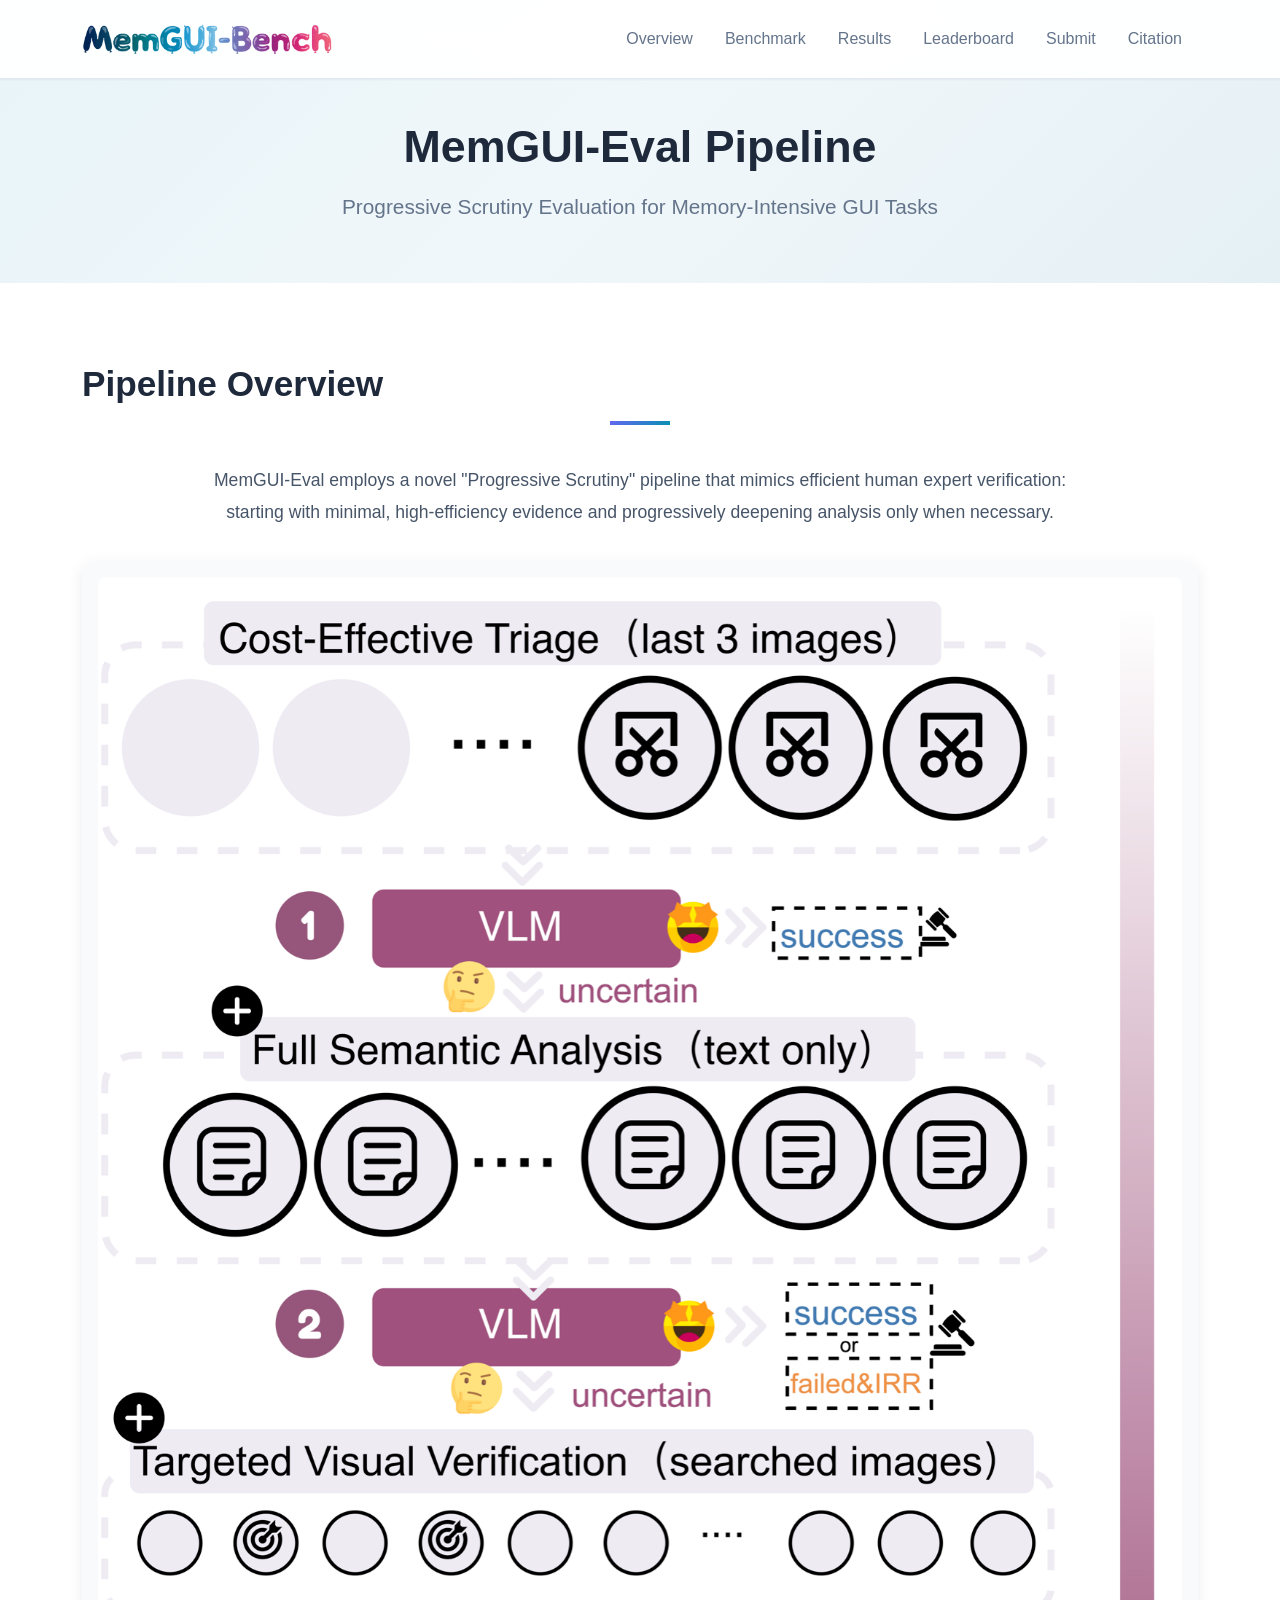
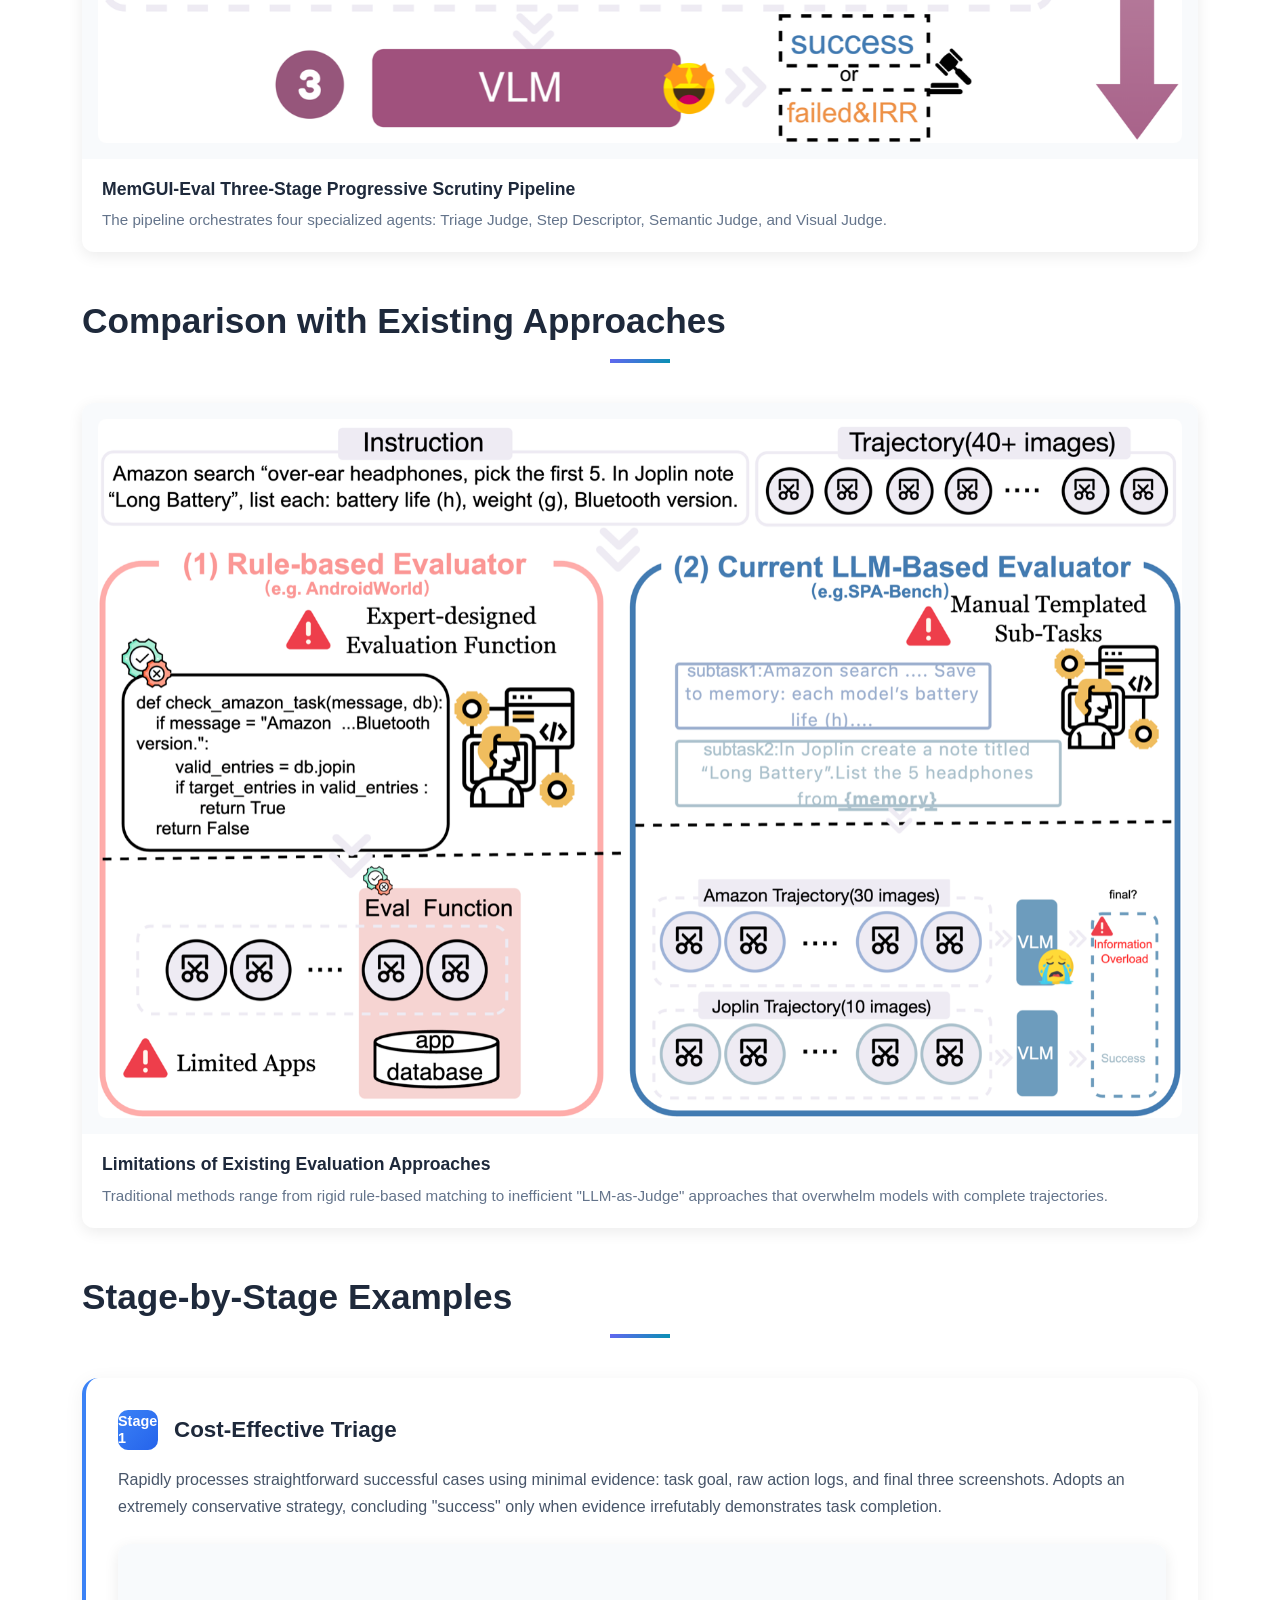
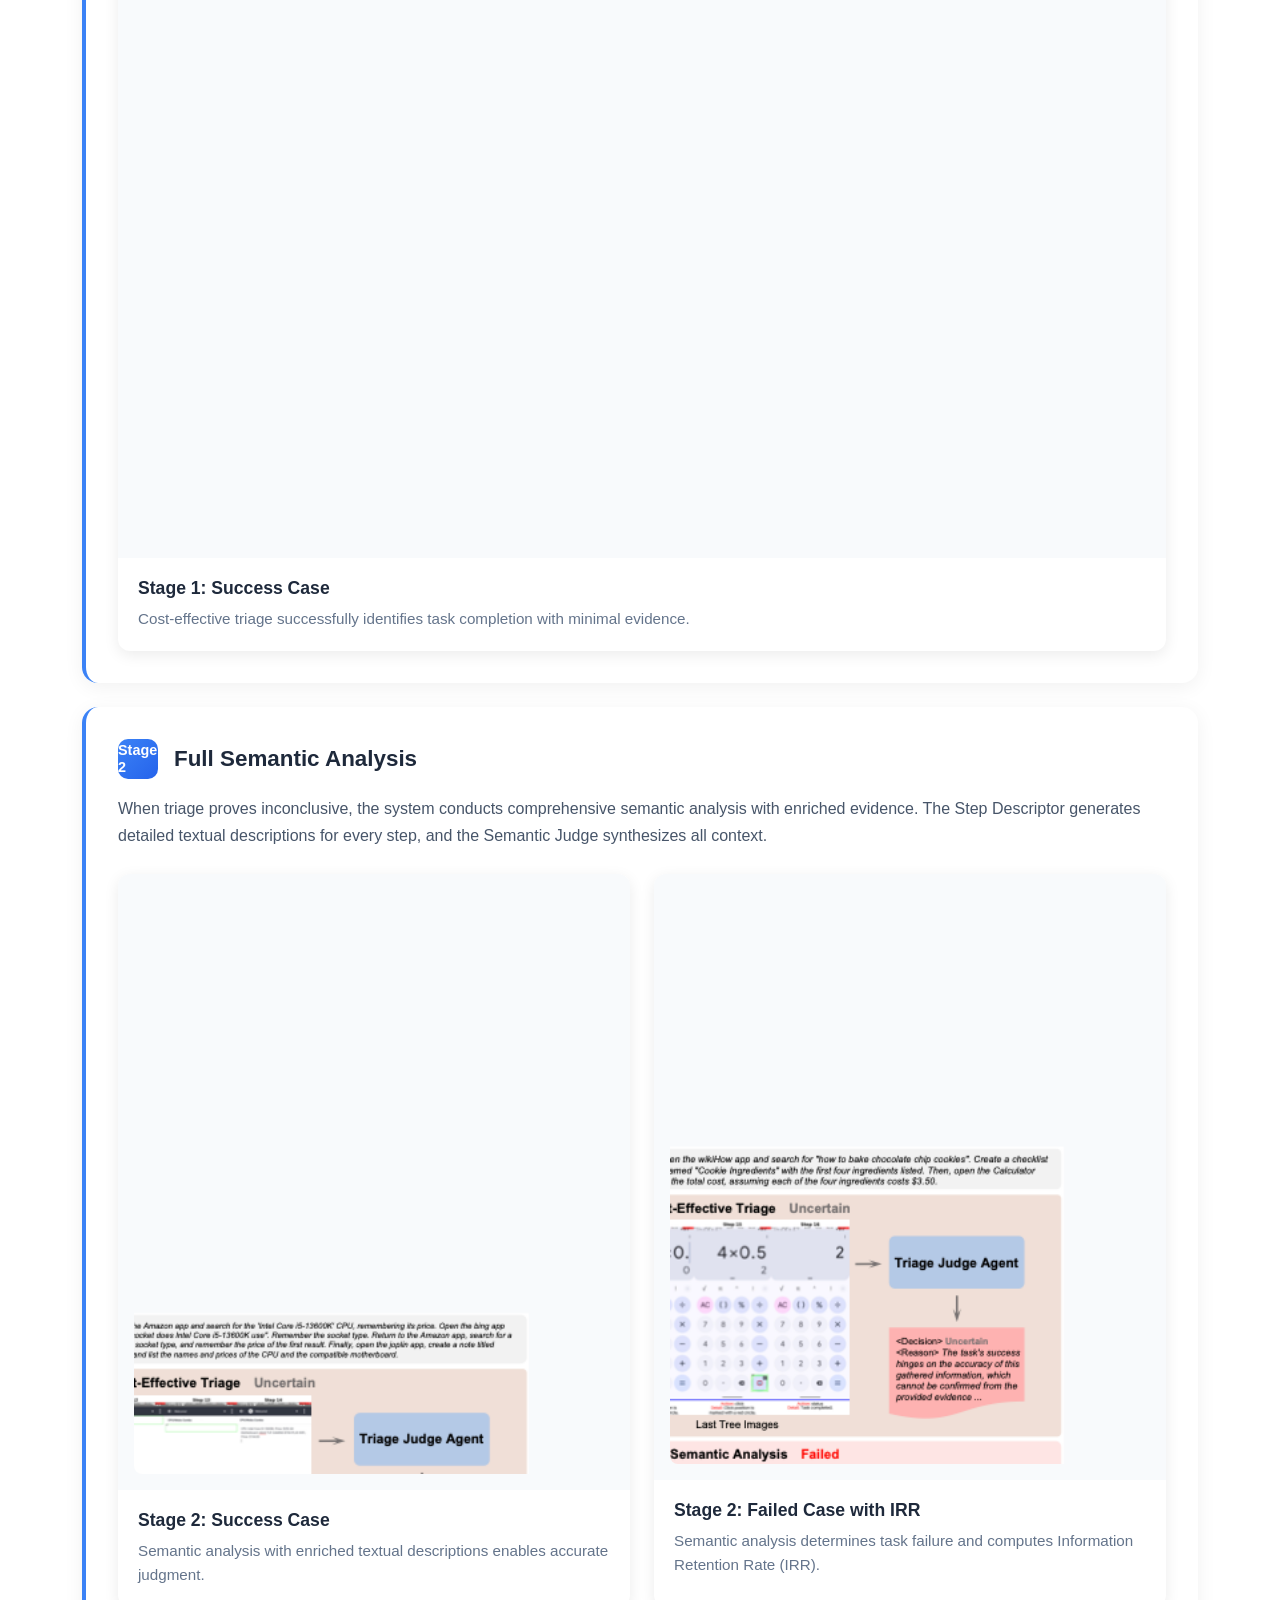
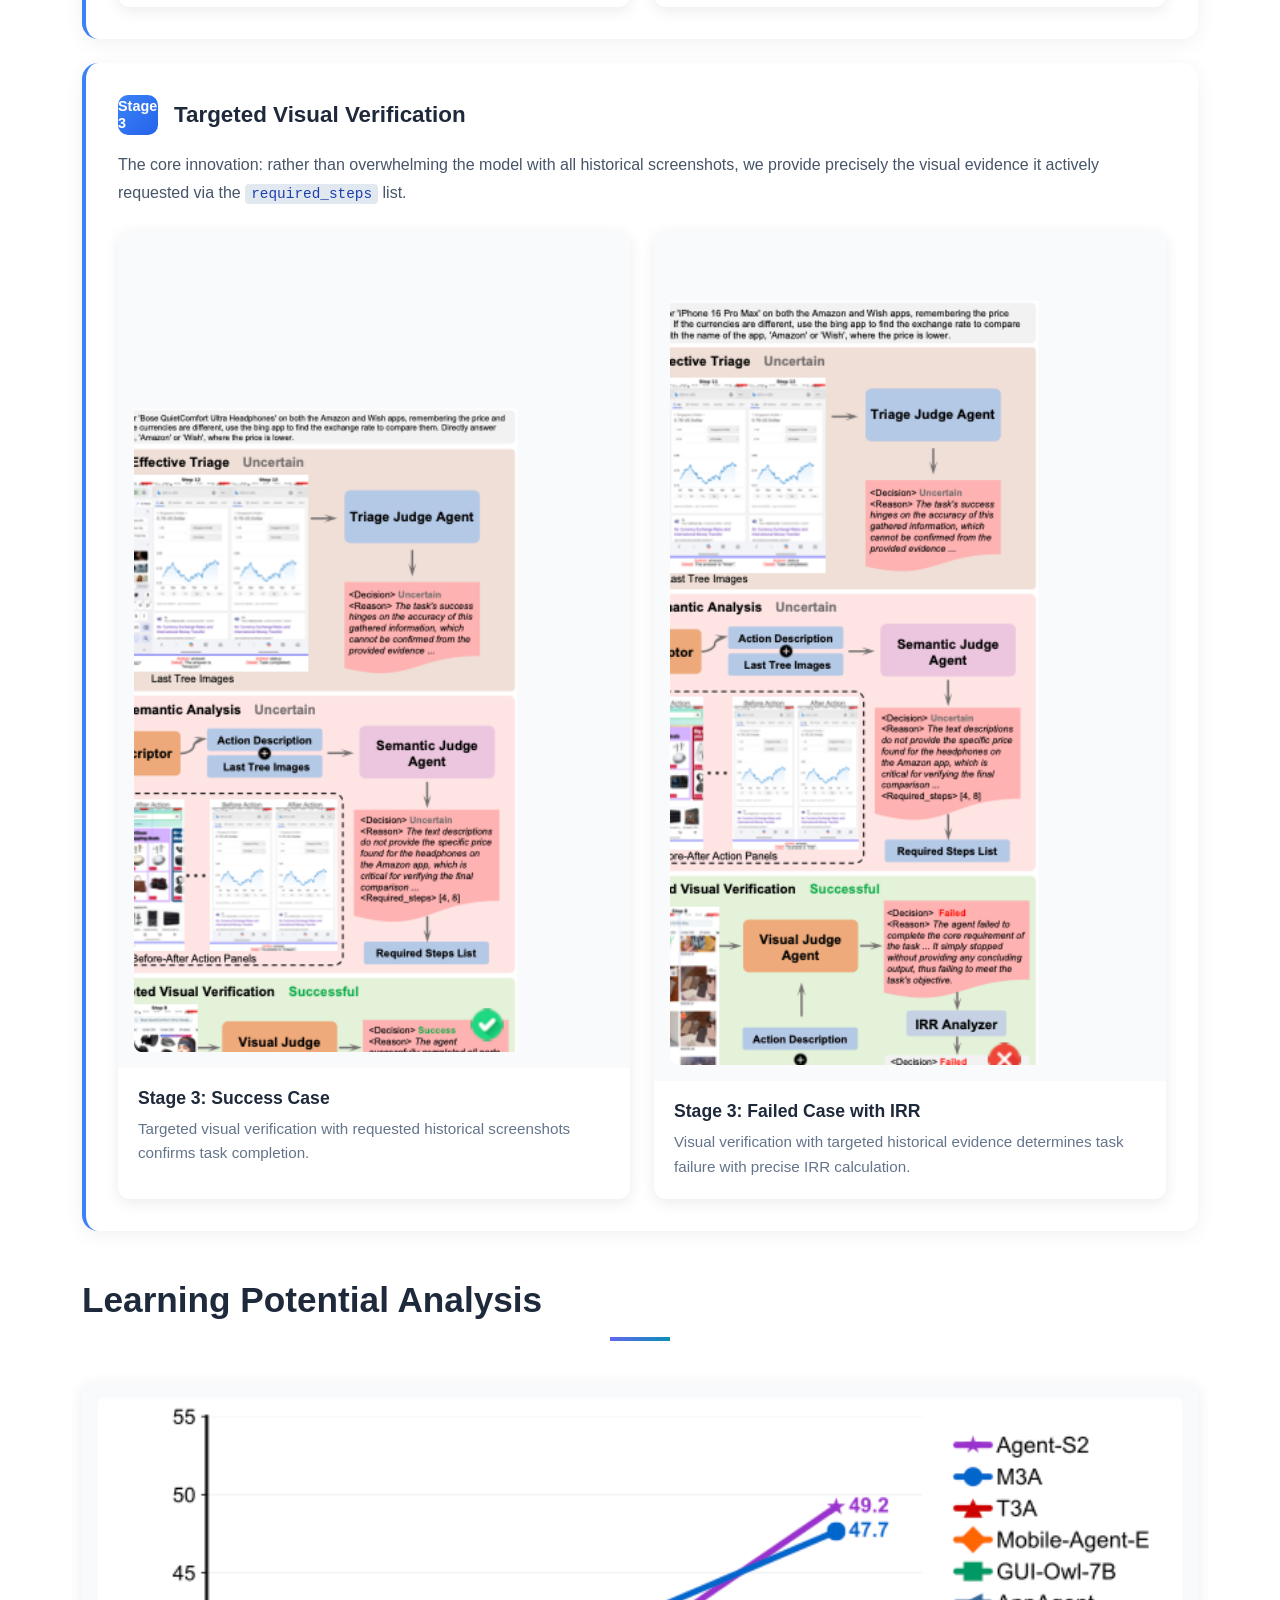
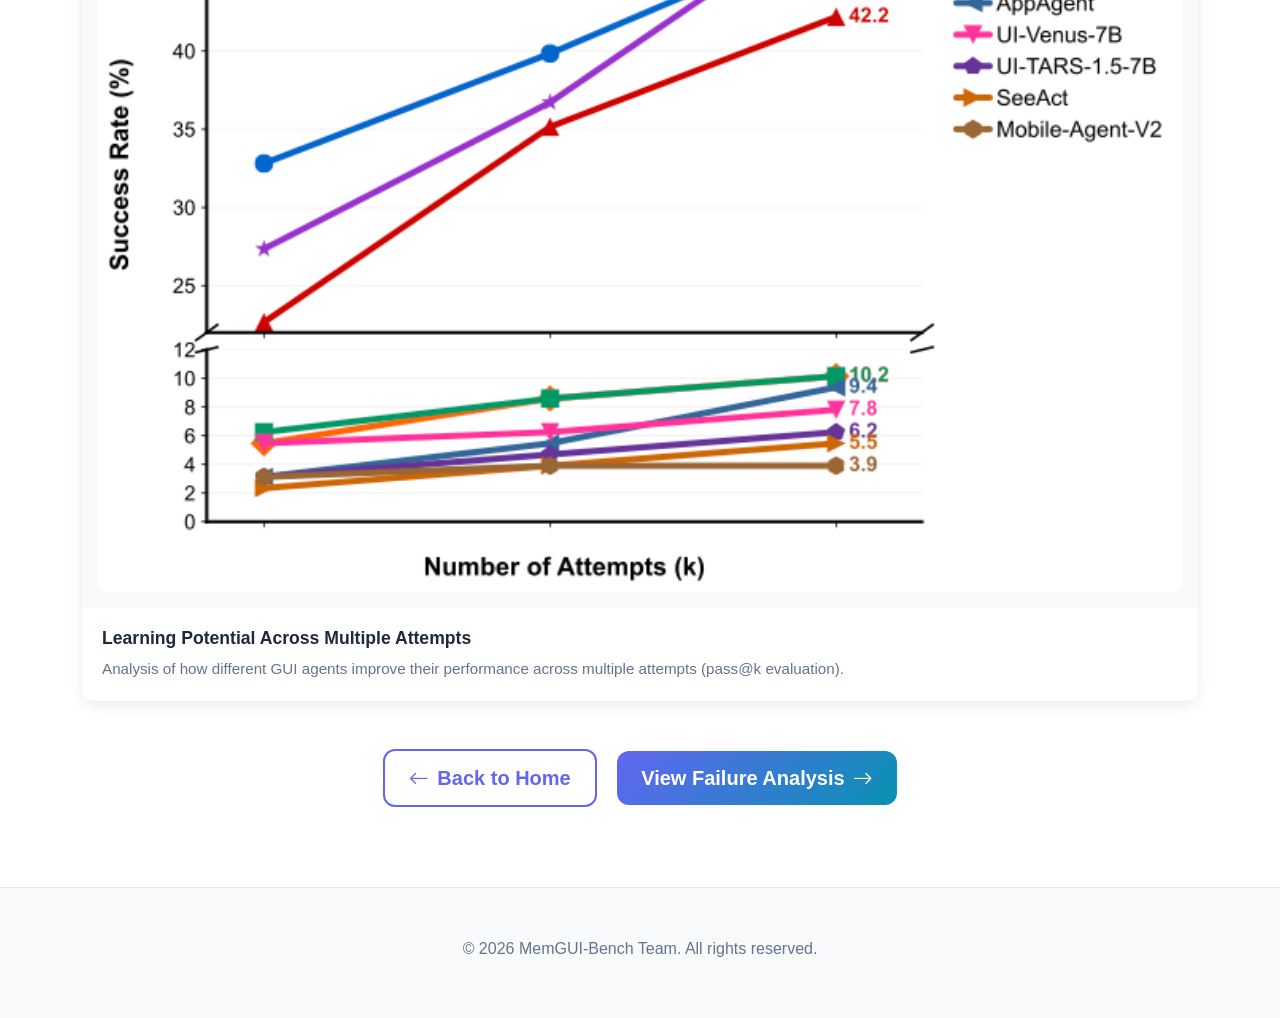
==== eval-pipeline.html @ 10a31224 "Add MemGUI-Eval Pipeline and Failure Analysis pages - Create eval-pipeline.html with stage-by-stage " ====
<!DOCTYPE html>
<html lang="en">
<head>
  <meta charset="UTF-8">
  <meta name="viewport" content="width=device-width, initial-scale=1.0">
  <title>MemGUI-Eval Pipeline | MemGUI-Bench</title>
  <link href="https://cdn.jsdelivr.net/npm/bootstrap@5.3.0/dist/css/bootstrap.min.css" rel="stylesheet">
  <link href="https://cdn.jsdelivr.net/npm/bootstrap-icons@1.10.0/font/bootstrap-icons.css" rel="stylesheet">
  <link href="css/style.css" rel="stylesheet">
  <link href="css/gallery.css" rel="stylesheet">
  <link rel="icon" type="image/png" href="assets/favicon.png">
</head>
<body>
  <!-- Navigation -->
  <nav class="navbar navbar-expand-lg fixed-top">
    <div class="container">
      <a class="navbar-brand" href="index.html">
        <img src="assets/logo.png" alt="MemGUI-Bench" class="brand-logo">
      </a>
      <button class="navbar-toggler" type="button" data-bs-toggle="collapse" data-bs-target="#navbarNav">
        <span class="navbar-toggler-icon"></span>
      </button>
      <div class="collapse navbar-collapse" id="navbarNav">
        <ul class="navbar-nav ms-auto">
          <li class="nav-item"><a class="nav-link" href="index.html#overview">Overview</a></li>
          <li class="nav-item"><a class="nav-link" href="index.html#benchmark">Benchmark</a></li>
          <li class="nav-item"><a class="nav-link" href="index.html#results">Results</a></li>
          <li class="nav-item"><a class="nav-link" href="leaderboard.html">Leaderboard</a></li>
          <li class="nav-item"><a class="nav-link" href="submission.html">Submit</a></li>
          <li class="nav-item"><a class="nav-link" href="index.html#citation">Citation</a></li>
        </ul>
      </div>
    </div>
  </nav>

  <!-- Page Header -->
  <header class="page-header">
    <div class="container">
      <h1 class="page-title">MemGUI-Eval Pipeline</h1>
      <p class="page-subtitle">Progressive Scrutiny Evaluation for Memory-Intensive GUI Tasks</p>
    </div>
  </header>

  <!-- Main Content -->
  <main class="section-padding">
    <div class="container">
      
      <!-- Overview Section -->
      <section class="gallery-section mb-5">
        <h2 class="section-title">Pipeline Overview</h2>
        <p class="section-desc">
          MemGUI-Eval employs a novel "Progressive Scrutiny" pipeline that mimics efficient human expert verification: 
          starting with minimal, high-efficiency evidence and progressively deepening analysis only when necessary.
        </p>
        
        <div class="gallery-grid">
          <div class="gallery-item full-width">
            <a href="images/eval-pipeline/eval-pipeline-overview.png" class="gallery-link" data-lightbox="eval">
              <img src="images/eval-pipeline/eval-pipeline-overview.png" alt="MemGUI-Eval Pipeline Overview">
            </a>
            <div class="gallery-caption">
              <h5>MemGUI-Eval Three-Stage Progressive Scrutiny Pipeline</h5>
              <p>The pipeline orchestrates four specialized agents: Triage Judge, Step Descriptor, Semantic Judge, and Visual Judge.</p>
            </div>
          </div>
        </div>
      </section>

      <!-- Evaluator Comparison -->
      <section class="gallery-section mb-5">
        <h2 class="section-title">Comparison with Existing Approaches</h2>
        <div class="gallery-grid">
          <div class="gallery-item full-width">
            <a href="images/eval-pipeline/evaluator-comparison.png" class="gallery-link" data-lightbox="eval">
              <img src="images/eval-pipeline/evaluator-comparison.png" alt="Evaluator Comparison">
            </a>
            <div class="gallery-caption">
              <h5>Limitations of Existing Evaluation Approaches</h5>
              <p>Traditional methods range from rigid rule-based matching to inefficient "LLM-as-Judge" approaches that overwhelm models with complete trajectories.</p>
            </div>
          </div>
        </div>
      </section>

      <!-- Stage Examples -->
      <section class="gallery-section mb-5">
        <h2 class="section-title">Stage-by-Stage Examples</h2>
        
        <div class="stage-card mb-4">
          <h3 class="stage-title"><span class="stage-badge">Stage 1</span> Cost-Effective Triage</h3>
          <p class="stage-desc">
            Rapidly processes straightforward successful cases using minimal evidence: task goal, raw action logs, and final three screenshots.
            Adopts an extremely conservative strategy, concluding "success" only when evidence irrefutably demonstrates task completion.
          </p>
          <div class="gallery-grid">
            <div class="gallery-item">
              <a href="images/eval-pipeline/stage1-success.png" class="gallery-link" data-lightbox="stages">
                <img src="images/eval-pipeline/stage1-success.png" alt="Stage 1 Success">
              </a>
              <div class="gallery-caption">
                <h5>Stage 1: Success Case</h5>
                <p>Cost-effective triage successfully identifies task completion with minimal evidence.</p>
              </div>
            </div>
          </div>
        </div>

        <div class="stage-card mb-4">
          <h3 class="stage-title"><span class="stage-badge">Stage 2</span> Full Semantic Analysis</h3>
          <p class="stage-desc">
            When triage proves inconclusive, the system conducts comprehensive semantic analysis with enriched evidence.
            The Step Descriptor generates detailed textual descriptions for every step, and the Semantic Judge synthesizes all context.
          </p>
          <div class="gallery-grid two-col">
            <div class="gallery-item">
              <a href="images/eval-pipeline/stage2-success.png" class="gallery-link" data-lightbox="stages">
                <img src="images/eval-pipeline/stage2-success.png" alt="Stage 2 Success">
              </a>
              <div class="gallery-caption">
                <h5>Stage 2: Success Case</h5>
                <p>Semantic analysis with enriched textual descriptions enables accurate judgment.</p>
              </div>
            </div>
            <div class="gallery-item">
              <a href="images/eval-pipeline/stage2-failed.png" class="gallery-link" data-lightbox="stages">
                <img src="images/eval-pipeline/stage2-failed.png" alt="Stage 2 Failed">
              </a>
              <div class="gallery-caption">
                <h5>Stage 2: Failed Case with IRR</h5>
                <p>Semantic analysis determines task failure and computes Information Retention Rate (IRR).</p>
              </div>
            </div>
          </div>
        </div>

        <div class="stage-card mb-4">
          <h3 class="stage-title"><span class="stage-badge">Stage 3</span> Targeted Visual Verification</h3>
          <p class="stage-desc">
            The core innovation: rather than overwhelming the model with all historical screenshots, 
            we provide precisely the visual evidence it actively requested via the <code>required_steps</code> list.
          </p>
          <div class="gallery-grid two-col">
            <div class="gallery-item">
              <a href="images/eval-pipeline/stage3-success.png" class="gallery-link" data-lightbox="stages">
                <img src="images/eval-pipeline/stage3-success.png" alt="Stage 3 Success">
              </a>
              <div class="gallery-caption">
                <h5>Stage 3: Success Case</h5>
                <p>Targeted visual verification with requested historical screenshots confirms task completion.</p>
              </div>
            </div>
            <div class="gallery-item">
              <a href="images/eval-pipeline/stage3-failed.png" class="gallery-link" data-lightbox="stages">
                <img src="images/eval-pipeline/stage3-failed.png" alt="Stage 3 Failed">
              </a>
              <div class="gallery-caption">
                <h5>Stage 3: Failed Case with IRR</h5>
                <p>Visual verification with targeted historical evidence determines task failure with precise IRR calculation.</p>
              </div>
            </div>
          </div>
        </div>
      </section>

      <!-- Learning Curves -->
      <section class="gallery-section mb-5">
        <h2 class="section-title">Learning Potential Analysis</h2>
        <div class="gallery-grid">
          <div class="gallery-item full-width">
            <a href="images/eval-pipeline/learning-curves.png" class="gallery-link" data-lightbox="eval">
              <img src="images/eval-pipeline/learning-curves.png" alt="Learning Curves">
            </a>
            <div class="gallery-caption">
              <h5>Learning Potential Across Multiple Attempts</h5>
              <p>Analysis of how different GUI agents improve their performance across multiple attempts (pass@k evaluation).</p>
            </div>
          </div>
        </div>
      </section>

      <!-- Back Link -->
      <div class="text-center mt-5">
        <a href="index.html" class="btn btn-outline-primary btn-lg">
          <i class="bi bi-arrow-left"></i> Back to Home
        </a>
        <a href="failure-analysis.html" class="btn btn-primary btn-lg ms-3">
          View Failure Analysis <i class="bi bi-arrow-right"></i>
        </a>
      </div>

    </div>
  </main>

  <!-- Footer -->
  <footer class="footer">
    <div class="container text-center">
      <p>&copy; 2026 MemGUI-Bench Team. All rights reserved.</p>
    </div>
  </footer>

  <script src="https://cdn.jsdelivr.net/npm/bootstrap@5.3.0/dist/js/bootstrap.bundle.min.js"></script>
</body>
</html>
---- css/style.css ----
/* ===== CSS Variables - Light Theme ===== */
:root {
  --primary: #6366f1;
  --primary-dark: #4f46e5;
  --accent: #0891b2;
  --accent-light: #22d3ee;
  --bg-light: #ffffff;
  --bg-light-alt: #f8fafc;
  --bg-card: #ffffff;
  --text-primary: #1e293b;
  --text-secondary: #64748b;
  --gradient-1: linear-gradient(135deg, #6366f1 0%, #0891b2 100%);
  --gradient-2: linear-gradient(135deg, #ec4899 0%, #f97316 100%);
  --short-term-color: #16a34a;
  --long-term-color: #d97706;
  --border-color: #e2e8f0;
  --shadow-sm: 0 1px 2px rgba(0, 0, 0, 0.05);
  --shadow-md: 0 4px 6px -1px rgba(0, 0, 0, 0.1);
  --shadow-lg: 0 10px 15px -3px rgba(0, 0, 0, 0.1);
  --font-main: 'Space Grotesk', -apple-system, BlinkMacSystemFont, sans-serif;
  --font-mono: 'JetBrains Mono', monospace;
}

/* ===== Base Styles ===== */
* {
  margin: 0;
  padding: 0;
  box-sizing: border-box;
}

html {
  scroll-behavior: smooth;
}

body {
  font-family: var(--font-main);
  background-color: var(--bg-light);
  color: var(--text-primary);
  line-height: 1.6;
  overflow-x: hidden;
}

a {
  color: var(--primary);
  text-decoration: none;
  transition: all 0.3s ease;
}

a:hover {
  color: var(--primary-dark);
}

/* ===== Navigation ===== */
.navbar {
  background: rgba(255, 255, 255, 0.95);
  backdrop-filter: blur(20px);
  border-bottom: 1px solid var(--border-color);
  padding: 1rem 0;
  transition: all 0.3s ease;
  box-shadow: var(--shadow-sm);
}

.navbar-brand {
  font-weight: 700;
  font-size: 1.4rem;
  color: var(--text-primary) !important;
  display: flex;
  align-items: center;
  gap: 0.5rem;
}

.brand-logo {
  height: 36px;
  width: auto;
  object-fit: contain;
}

.brand-text {
  font-weight: 700;
}

.nav-link {
  color: var(--text-secondary) !important;
  font-weight: 500;
  padding: 0.5rem 1rem !important;
  border-radius: 8px;
  transition: all 0.3s ease;
}

.nav-link:hover, .nav-link.active {
  color: var(--primary) !important;
  background: rgba(99, 102, 241, 0.1);
}

/* ===== Hero Section ===== */
.hero-section {
  min-height: 80vh;
  display: flex;
  align-items: center;
  justify-content: center;
  position: relative;
  padding: 120px 0 80px;
  overflow: hidden;
  background: linear-gradient(135deg, #f0f9ff 0%, #e0f2fe 50%, #f0fdf4 100%);
}

.hero-bg {
  position: absolute;
  top: 0;
  left: 0;
  right: 0;
  bottom: 0;
  background: 
    radial-gradient(ellipse at 20% 20%, rgba(99, 102, 241, 0.08) 0%, transparent 50%),
    radial-gradient(ellipse at 80% 80%, rgba(8, 145, 178, 0.08) 0%, transparent 50%);
  z-index: 0;
}

.hero-content {
  position: relative;
  z-index: 1;
}

.hero-title {
  font-size: clamp(2.5rem, 8vw, 4.5rem);
  font-weight: 700;
  margin-bottom: 1.5rem;
  letter-spacing: -0.02em;
}

.gradient-text {
  background: var(--gradient-1);
  -webkit-background-clip: text;
  -webkit-text-fill-color: transparent;
  background-clip: text;
}

.hero-subtitle {
  font-size: clamp(1.1rem, 2.5vw, 1.4rem);
  color: var(--text-secondary);
  max-width: 700px;
  margin: 0 auto 1rem;
}

.hero-buttons {
  display: flex;
  flex-wrap: wrap;
  gap: 1rem;
  justify-content: center;
  margin-top: 2rem;
}

/* Hero Authors */
.hero-authors {
  margin-top: 2rem;
  padding: 1.5rem 0;
  max-width: 900px;
  margin-left: auto;
  margin-right: auto;
}

.authors-list {
  display: flex;
  flex-wrap: wrap;
  justify-content: center;
  gap: 0.25rem 0.75rem;
  margin-bottom: 0.75rem;
}

.author {
  font-size: 0.95rem;
  color: var(--text-secondary);
  white-space: nowrap;
}

.author-name {
  color: var(--text-primary);
}

.author sup {
  color: var(--primary);
  font-weight: 600;
  font-size: 0.7rem;
}

.corresponding-icon {
  color: #e74c3c;
  font-size: 0.9rem;
  margin-left: 2px;
  cursor: help;
}

.affiliations-list {
  display: flex;
  flex-wrap: wrap;
  justify-content: center;
  gap: 0.5rem 1.5rem;
  margin-bottom: 0.5rem;
  font-size: 0.85rem;
  color: var(--text-secondary);
}

.affiliation sup {
  color: var(--primary);
  font-weight: 600;
}

.author-notes {
  display: flex;
  justify-content: center;
  gap: 1.5rem;
  font-size: 0.8rem;
  color: var(--text-muted);
  font-style: italic;
}

/* Hero Institutions Logos */
.hero-institutions {
  display: flex;
  flex-wrap: wrap;
  justify-content: center;
  align-items: center;
  gap: 30px;
  margin-top: 2.5rem;
  padding-top: 2rem;
  border-top: 1px solid rgba(0, 0, 0, 0.1);
}

.hero-logo {
  display: flex;
  align-items: center;
  justify-content: center;
  padding: 8px;
  transition: all 0.3s ease;
  opacity: 0.7;
}

.hero-logo:hover {
  opacity: 1;
  transform: scale(1.08);
}

.hero-logo img {
  height: 55px;
  width: auto;
  max-width: 160px;
  object-fit: contain;
}

/* ===== Buttons ===== */
.btn {
  font-family: var(--font-main);
  font-weight: 600;
  padding: 0.75rem 1.5rem;
  border-radius: 12px;
  display: inline-flex;
  align-items: center;
  gap: 0.5rem;
  transition: all 0.3s ease;
}

.btn-primary {
  background: var(--gradient-1);
  border: none;
  color: white;
}

.btn-primary:hover {
  transform: translateY(-2px);
  box-shadow: 0 10px 30px rgba(99, 102, 241, 0.3);
  color: white;
}

.btn-outline-primary {
  border: 2px solid var(--primary);
  background: transparent;
  color: var(--primary);
}

.btn-outline-primary:hover {
  background: var(--primary);
  color: white;
  transform: translateY(-2px);
}

.btn-outline-light {
  border: 2px solid var(--border-color);
  background: white;
  color: var(--text-primary);
}

.btn-outline-light:hover {
  background: var(--bg-light-alt);
  border-color: var(--primary);
  color: var(--primary);
}

.btn-accent {
  background: var(--accent);
  border: none;
  color: white;
}

.btn-accent:hover {
  background: #0e7490;
  transform: translateY(-2px);
  box-shadow: 0 10px 30px rgba(8, 145, 178, 0.3);
  color: white;
}

/* ===== Sections ===== */
.section-padding {
  padding: 80px 0;
}

.section-title {
  font-size: 2.2rem;
  font-weight: 700;
  margin-bottom: 2.5rem;
  color: var(--text-primary);
  position: relative;
}

.section-title::after {
  content: '';
  display: block;
  width: 60px;
  height: 4px;
  background: var(--gradient-1);
  margin: 1rem auto 0;
}

.subsection-title {
  font-size: 1.4rem;
  font-weight: 600;
  color: var(--text-primary);
  position: relative;
}

.subsection-title::after {
  content: '';
  display: block;
  width: 40px;
  height: 3px;
  background: var(--primary);
  margin: 0.5rem auto 0;
  border-radius: 2px;
  border-radius: 2px;
}

.bg-light-alt {
  background-color: var(--bg-light-alt);
}

/* ===== Stats Grid ===== */
.stats-grid {
  display: grid;
  grid-template-columns: repeat(2, 1fr);
  gap: 1.5rem;
}

.stat-card {
  background: var(--bg-card);
  border: 1px solid var(--border-color);
  border-radius: 16px;
  padding: 2rem;
  text-align: center;
  transition: all 0.3s ease;
  box-shadow: var(--shadow-sm);
}

.stat-card:hover {
  border-color: var(--primary);
  transform: translateY(-5px);
  box-shadow: var(--shadow-lg);
}

.stat-number {
  font-size: 2.5rem;
  font-weight: 700;
  background: var(--gradient-1);
  -webkit-background-clip: text;
  -webkit-text-fill-color: transparent;
  background-clip: text;
}

.stat-label {
  color: var(--text-secondary);
  font-size: 0.95rem;
  margin-top: 0.5rem;
}

/* ===== Feature Cards ===== */
.feature-card {
  background: var(--bg-card);
  border: 1px solid var(--border-color);
  border-radius: 16px;
  padding: 2rem;
  height: 100%;
  transition: all 0.3s ease;
  box-shadow: var(--shadow-sm);
}

.feature-card:hover {
  border-color: var(--accent);
  transform: translateY(-5px);
  box-shadow: var(--shadow-lg);
}

.feature-icon {
  font-size: 2.5rem;
  margin-bottom: 1rem;
}

.feature-card h4 {
  font-size: 1.2rem;
  font-weight: 600;
  margin-bottom: 0.75rem;
  color: var(--text-primary);
}

.feature-card p {
  color: var(--text-secondary);
  font-size: 0.95rem;
  margin: 0;
}

/* ===== RQ Cards ===== */
.rq-grid {
  display: grid;
  grid-template-columns: repeat(auto-fit, minmax(350px, 1fr));
  gap: 1.25rem;
}

.rq-card {
  background: var(--bg-card);
  border: 1px solid var(--border-color);
  border-radius: 12px;
  padding: 1.25rem;
  transition: all 0.3s ease;
  box-shadow: var(--shadow-sm);
}

.rq-card:hover {
  border-color: var(--primary);
  box-shadow: var(--shadow-md);
  transform: translateY(-2px);
}

.rq-header {
  display: flex;
  align-items: flex-start;
  gap: 0.75rem;
  margin-bottom: 0.75rem;
}

.rq-badge {
  background: var(--gradient-1);
  color: white;
  font-weight: 700;
  font-size: 0.75rem;
  padding: 0.25rem 0.6rem;
  border-radius: 6px;
  flex-shrink: 0;
}

.rq-question {
  font-weight: 600;
  color: var(--text-primary);
  font-size: 0.95rem;
  line-height: 1.4;
}

.rq-answer {
  font-size: 0.9rem;
  color: var(--text-secondary);
  line-height: 1.5;
}

.rq-answer strong {
  color: var(--primary);
  display: block;
  margin-bottom: 0.25rem;
}

/* ===== Comparison Table ===== */
.comparison-table {
  font-size: 0.9rem;
}

.comparison-table thead th {
  background: #f8f9fa;
  font-weight: 600;
  vertical-align: middle;
  text-align: center;
  font-size: 0.85rem;
}

.comparison-table tbody td {
  text-align: center;
  vertical-align: middle;
}

.comparison-table tbody td:first-child {
  text-align: left;
  font-weight: 500;
}

.comparison-table .table-primary {
  background: linear-gradient(135deg, rgba(99, 102, 241, 0.15) 0%, rgba(139, 92, 246, 0.15) 100%) !important;
}

.comparison-table .text-success {
  font-weight: 600;
}

.comparison-table .text-danger {
  opacity: 0.6;
}

/* ===== Metrics Section ===== */
.metric-group {
  background: var(--bg-card);
  border: 1px solid var(--border-color);
  border-radius: 16px;
  padding: 2rem;
  margin-bottom: 1.5rem;
  box-shadow: var(--shadow-sm);
}

.metric-group h4 {
  display: flex;
  align-items: center;
  gap: 0.75rem;
  margin-bottom: 1.5rem;
  font-weight: 600;
  color: var(--text-primary);
}

.metric-badge {
  display: inline-flex;
  align-items: center;
  justify-content: center;
  width: 32px;
  height: 32px;
  border-radius: 8px;
  font-size: 1rem;
}

.metric-badge.short-term {
  background: rgba(22, 163, 74, 0.15);
  color: var(--short-term-color);
}

.metric-badge.long-term {
  background: rgba(217, 119, 6, 0.15);
  color: var(--long-term-color);
}

.metric-list {
  list-style: none;
  padding: 0;
  margin: 0;
}

.metric-list li {
  padding: 0.75rem 0;
  border-bottom: 1px solid var(--border-color);
  color: var(--text-secondary);
}

.metric-list li:last-child {
  border-bottom: none;
}

.metric-list li strong {
  color: var(--primary);
  font-family: var(--font-mono);
}

/* ===== Figure Gallery ===== */
.figure-gallery {
  display: grid;
  gap: 2rem;
}

.figure-card {
  background: var(--bg-card);
  border: 1px solid var(--border-color);
  border-radius: 16px;
  overflow: hidden;
  box-shadow: var(--shadow-sm);
  transition: all 0.3s ease;
  display: flex;
  flex-direction: column;
}

.figure-card:hover {
  box-shadow: var(--shadow-lg);
  transform: translateY(-3px);
}

.figure-card .figure-img-wrapper {
  flex: 1;
  display: flex;
  align-items: center;
  justify-content: center;
  background: #fafafa;
  min-height: 300px;
  padding: 1rem;
}

.figure-card img {
  width: 100%;
  height: auto;
  max-height: 400px;
  object-fit: contain;
  display: block;
}

.figure-caption {
  padding: 1rem 1.5rem;
  background: var(--bg-light-alt);
  border-top: 1px solid var(--border-color);
}

.figure-caption h5 {
  font-size: 1rem;
  font-weight: 600;
  margin-bottom: 0.25rem;
  color: var(--text-primary);
}

.figure-caption p {
  font-size: 0.9rem;
  color: var(--text-secondary);
  margin: 0;
}

/* Equal height rows */
.row.g-4 > [class*="col-"] {
  display: flex;
}

.row.g-4 > [class*="col-"] > .figure-card {
  width: 100%;
}

/* ===== Citation ===== */
.citation-box {
  background: var(--bg-light-alt);
  border: 1px solid var(--border-color);
  border-radius: 16px;
  padding: 2rem;
  position: relative;
  max-width: 800px;
  margin: 0 auto;
  box-shadow: var(--shadow-sm);
}

.citation-box pre {
  margin: 0;
  overflow-x: auto;
}

.citation-box code {
  font-family: var(--font-mono);
  font-size: 0.85rem;
  color: var(--text-secondary);
  white-space: pre-wrap;
}

.copy-btn {
  position: absolute;
  top: 1rem;
  right: 1rem;
}

/* ===== Affiliations Section ===== */
.affiliations-section {
  padding: 60px 0;
  background: linear-gradient(180deg, var(--bg-light) 0%, var(--bg-light-alt) 100%);
  border-top: 1px solid var(--border-color);
}

.affiliations-title {
  font-size: 1.25rem;
  font-weight: 600;
  color: var(--text-secondary);
  margin-bottom: 2.5rem;
  text-transform: uppercase;
  letter-spacing: 1px;
}

.affiliations-logos {
  display: flex;
  flex-wrap: wrap;
  justify-content: center;
  align-items: center;
  gap: 40px;
}

.affiliation-logo {
  display: flex;
  align-items: center;
  justify-content: center;
  padding: 12px;
  transition: all 0.3s ease;
  opacity: 0.7;
  filter: grayscale(30%);
}

.affiliation-logo:hover {
  opacity: 1;
  filter: grayscale(0%);
  transform: scale(1.05);
}

.affiliation-logo img {
  height: 60px;
  width: auto;
  max-width: 180px;
  object-fit: contain;
}

@media (max-width: 768px) {
  .affiliations-logos {
    gap: 25px;
  }
  
  .affiliation-logo img {
    height: 40px;
    max-width: 120px;
  }
}

/* ===== Footer ===== */
.footer {
  padding: 3rem 0;
  border-top: 1px solid var(--border-color);
  background: var(--bg-light-alt);
}

.footer p {
  margin-bottom: 0.5rem;
  color: var(--text-secondary);
}

.footer a {
  color: var(--primary);
}

/* ===== Responsive ===== */
@media (max-width: 768px) {
  .hero-buttons {
    flex-direction: column;
    align-items: center;
  }
  
  .hero-buttons .btn {
    width: 100%;
    max-width: 300px;
    justify-content: center;
  }
  
  .hero-institutions {
    gap: 20px;
    margin-top: 2rem;
    padding-top: 1.5rem;
  }
  
  .hero-logo img {
    height: 35px;
    max-width: 110px;
  }
  
  .stats-grid {
    grid-template-columns: 1fr;
  }
  
  .section-padding {
    padding: 60px 0;
  }
}
---- css/gallery.css ----
/* Gallery Page Styles */

/* Page Header */
.page-header {
  padding: 120px 0 60px;
  background: linear-gradient(135deg, #e8f4f8 0%, #f0f7fa 50%, #e5f0f5 100%);
  text-align: center;
}

.page-title {
  font-size: 2.8rem;
  font-weight: 700;
  color: #1e293b;
  margin-bottom: 1rem;
}

.page-subtitle {
  font-size: 1.3rem;
  color: #64748b;
  max-width: 700px;
  margin: 0 auto;
}

/* Gallery Section */
.gallery-section {
  margin-bottom: 3rem;
}

.section-desc {
  font-size: 1.1rem;
  color: #475569;
  max-width: 900px;
  margin: 0 auto 2rem;
  text-align: center;
  line-height: 1.8;
}

/* Gallery Grid */
.gallery-grid {
  display: grid;
  gap: 1.5rem;
}

.gallery-grid.two-col {
  grid-template-columns: repeat(2, 1fr);
}

@media (max-width: 768px) {
  .gallery-grid.two-col {
    grid-template-columns: 1fr;
  }
}

/* Gallery Item */
.gallery-item {
  background: #ffffff;
  border-radius: 12px;
  overflow: hidden;
  box-shadow: 0 4px 15px rgba(0, 0, 0, 0.08);
  transition: all 0.3s ease;
}

.gallery-item:hover {
  transform: translateY(-5px);
  box-shadow: 0 8px 30px rgba(0, 0, 0, 0.12);
}

.gallery-item.full-width {
  grid-column: 1 / -1;
}

.gallery-link {
  display: block;
  padding: 1rem;
  background: #f8fafc;
}

.gallery-link img {
  width: 100%;
  height: auto;
  border-radius: 8px;
  transition: transform 0.3s ease;
}

.gallery-item:hover .gallery-link img {
  transform: scale(1.02);
}

.gallery-caption {
  padding: 1.25rem;
}

.gallery-caption h5 {
  font-size: 1.1rem;
  font-weight: 600;
  color: #1e293b;
  margin-bottom: 0.5rem;
}

.gallery-caption p {
  font-size: 0.95rem;
  color: #64748b;
  margin-bottom: 0;
  line-height: 1.6;
}

/* Stage Cards */
.stage-card {
  background: #ffffff;
  border-radius: 16px;
  padding: 2rem;
  box-shadow: 0 4px 20px rgba(0, 0, 0, 0.06);
  border-left: 4px solid #3b82f6;
}

.stage-title {
  font-size: 1.4rem;
  font-weight: 600;
  color: #1e293b;
  margin-bottom: 1rem;
  display: flex;
  align-items: center;
  gap: 1rem;
}

.stage-badge {
  display: inline-flex;
  align-items: center;
  justify-content: center;
  width: 40px;
  height: 40px;
  background: linear-gradient(135deg, #3b82f6 0%, #2563eb 100%);
  color: white;
  border-radius: 10px;
  font-weight: 700;
  font-size: 0.9rem;
}

.stage-desc {
  font-size: 1rem;
  color: #475569;
  line-height: 1.7;
  margin-bottom: 1.5rem;
}

.stage-desc code {
  background: #e2e8f0;
  padding: 2px 6px;
  border-radius: 4px;
  font-size: 0.9rem;
  color: #1e40af;
}

/* Failure Cards */
.failure-card {
  background: #ffffff;
  border-radius: 16px;
  padding: 2rem;
  box-shadow: 0 4px 20px rgba(0, 0, 0, 0.06);
}

.failure-header {
  display: flex;
  align-items: center;
  gap: 1rem;
  margin-bottom: 1rem;
  flex-wrap: wrap;
}

.failure-badge {
  display: inline-flex;
  align-items: center;
  justify-content: center;
  width: 36px;
  height: 36px;
  border-radius: 50%;
  font-weight: 700;
  font-size: 0.9rem;
  color: white;
}

.failure-badge.timeout {
  background: linear-gradient(135deg, #ef4444 0%, #dc2626 100%);
}

.failure-badge.memory {
  background: linear-gradient(135deg, #f59e0b 0%, #d97706 100%);
}

.failure-badge.knowledge {
  background: linear-gradient(135deg, #8b5cf6 0%, #7c3aed 100%);
}

.failure-badge.intent {
  background: linear-gradient(135deg, #06b6d4 0%, #0891b2 100%);
}

.failure-badge.other {
  background: linear-gradient(135deg, #64748b 0%, #475569 100%);
}

.failure-title {
  font-size: 1.3rem;
  font-weight: 600;
  color: #1e293b;
  margin: 0;
}

.failure-rate {
  font-size: 0.9rem;
  color: #ef4444;
  font-weight: 600;
  background: #fef2f2;
  padding: 4px 12px;
  border-radius: 20px;
  margin-left: auto;
}

.failure-desc {
  font-size: 1rem;
  color: #475569;
  line-height: 1.7;
  margin-bottom: 1.5rem;
}

/* Implication Cards */
.implication-card {
  background: #f8fafc;
  border-radius: 12px;
  padding: 1.5rem;
  height: 100%;
  border: 1px solid #e2e8f0;
  transition: all 0.3s ease;
}

.implication-card:hover {
  background: #ffffff;
  border-color: #3b82f6;
  box-shadow: 0 4px 15px rgba(59, 130, 246, 0.1);
}

.implication-card h4 {
  font-size: 1.1rem;
  font-weight: 600;
  color: #1e293b;
  margin-bottom: 0.75rem;
  display: flex;
  align-items: center;
  gap: 0.5rem;
}

.implication-card h4 i {
  color: #3b82f6;
}

.implication-card p {
  font-size: 0.95rem;
  color: #64748b;
  margin-bottom: 0;
  line-height: 1.6;
}

/* Responsive */
@media (max-width: 576px) {
  .page-title {
    font-size: 2rem;
  }
  
  .page-subtitle {
    font-size: 1.1rem;
  }
  
  .stage-card,
  .failure-card {
    padding: 1.5rem;
  }
  
  .failure-header {
    flex-direction: column;
    align-items: flex-start;
  }
  
  .failure-rate {
    margin-left: 0;
    margin-top: 0.5rem;
  }
}
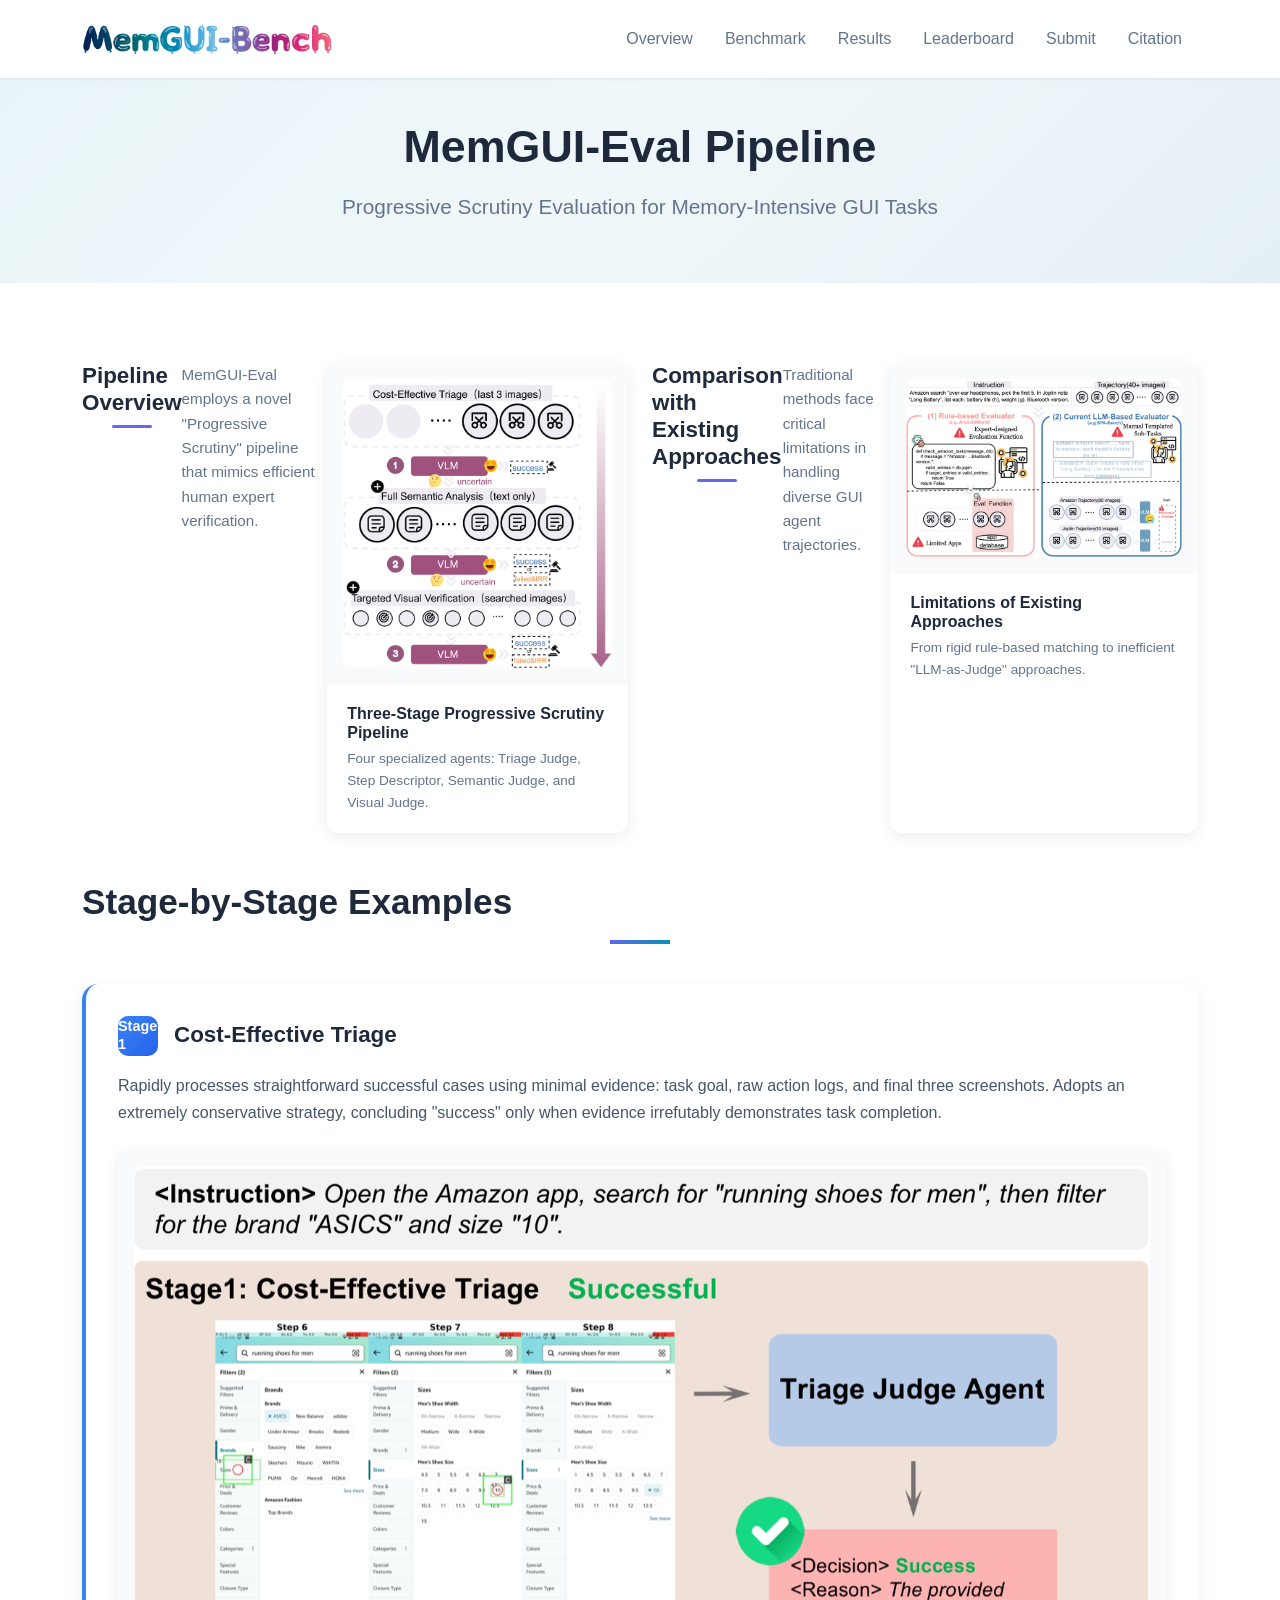
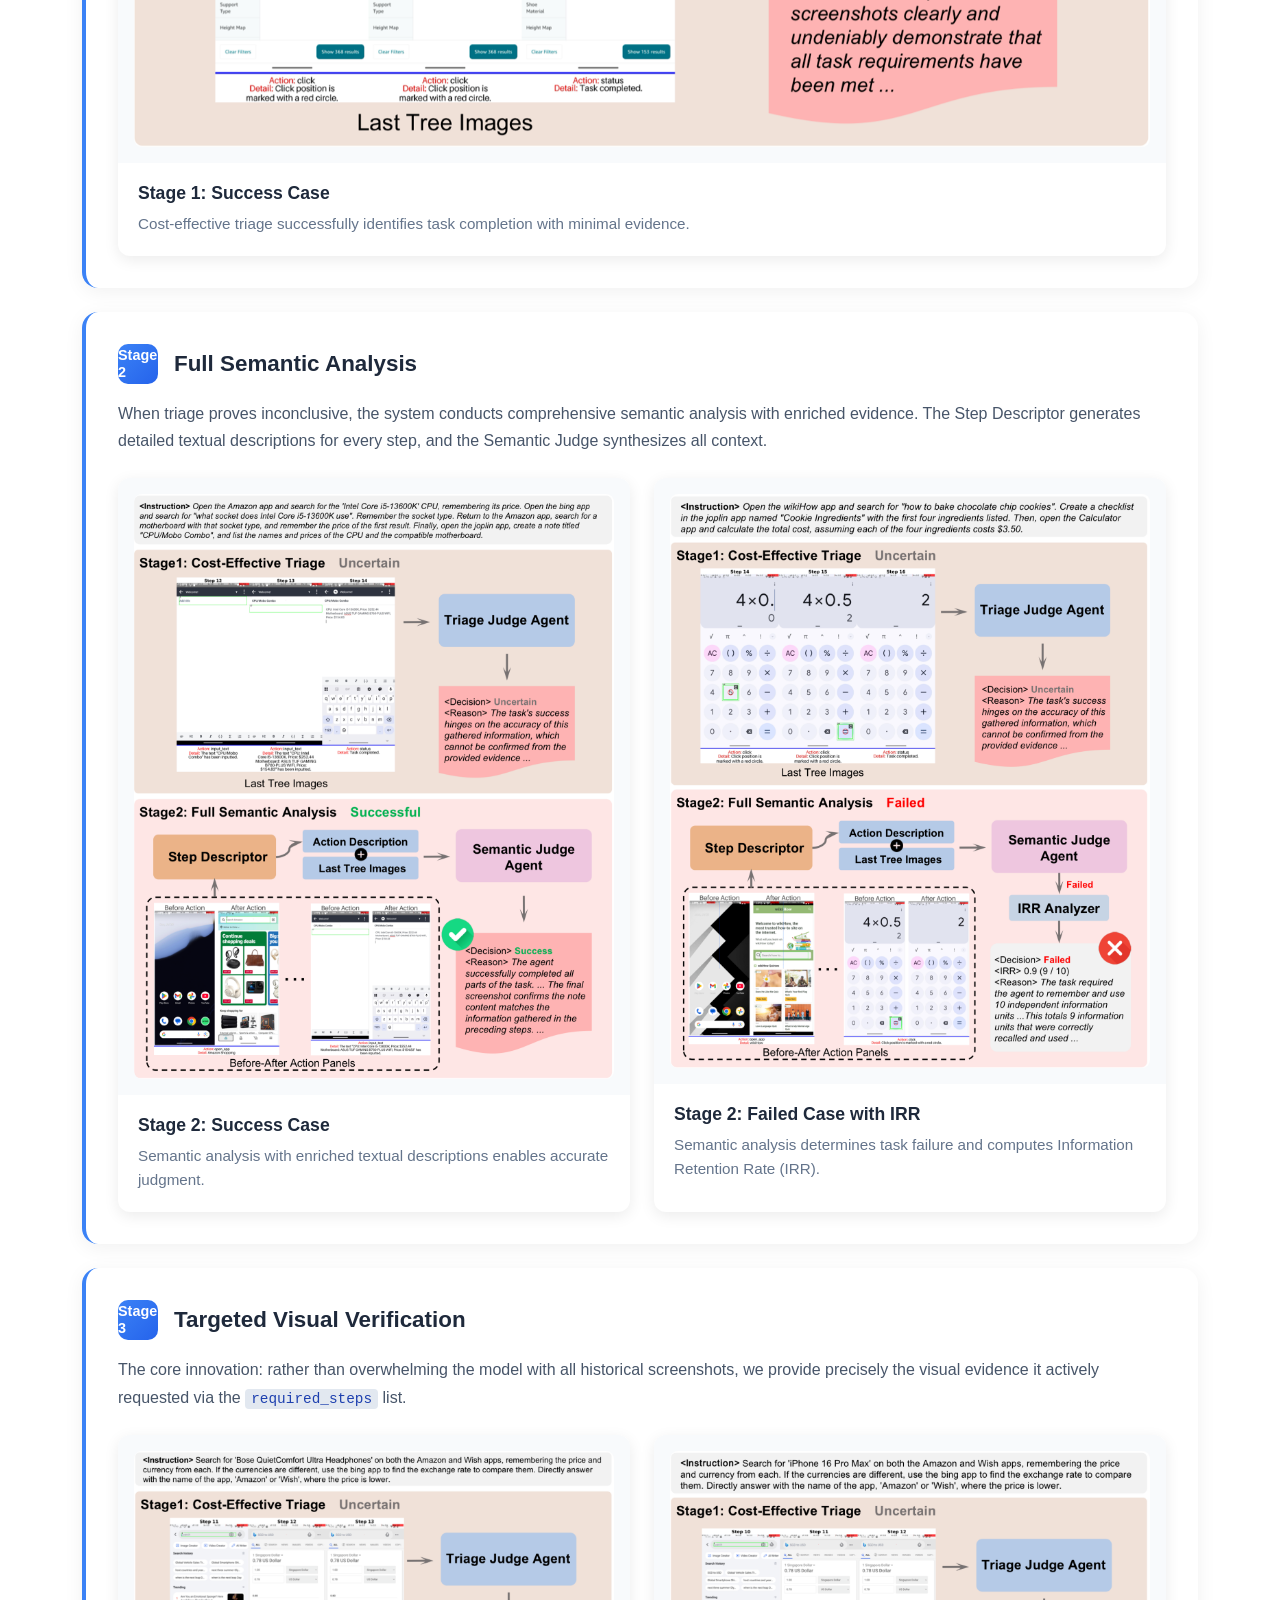
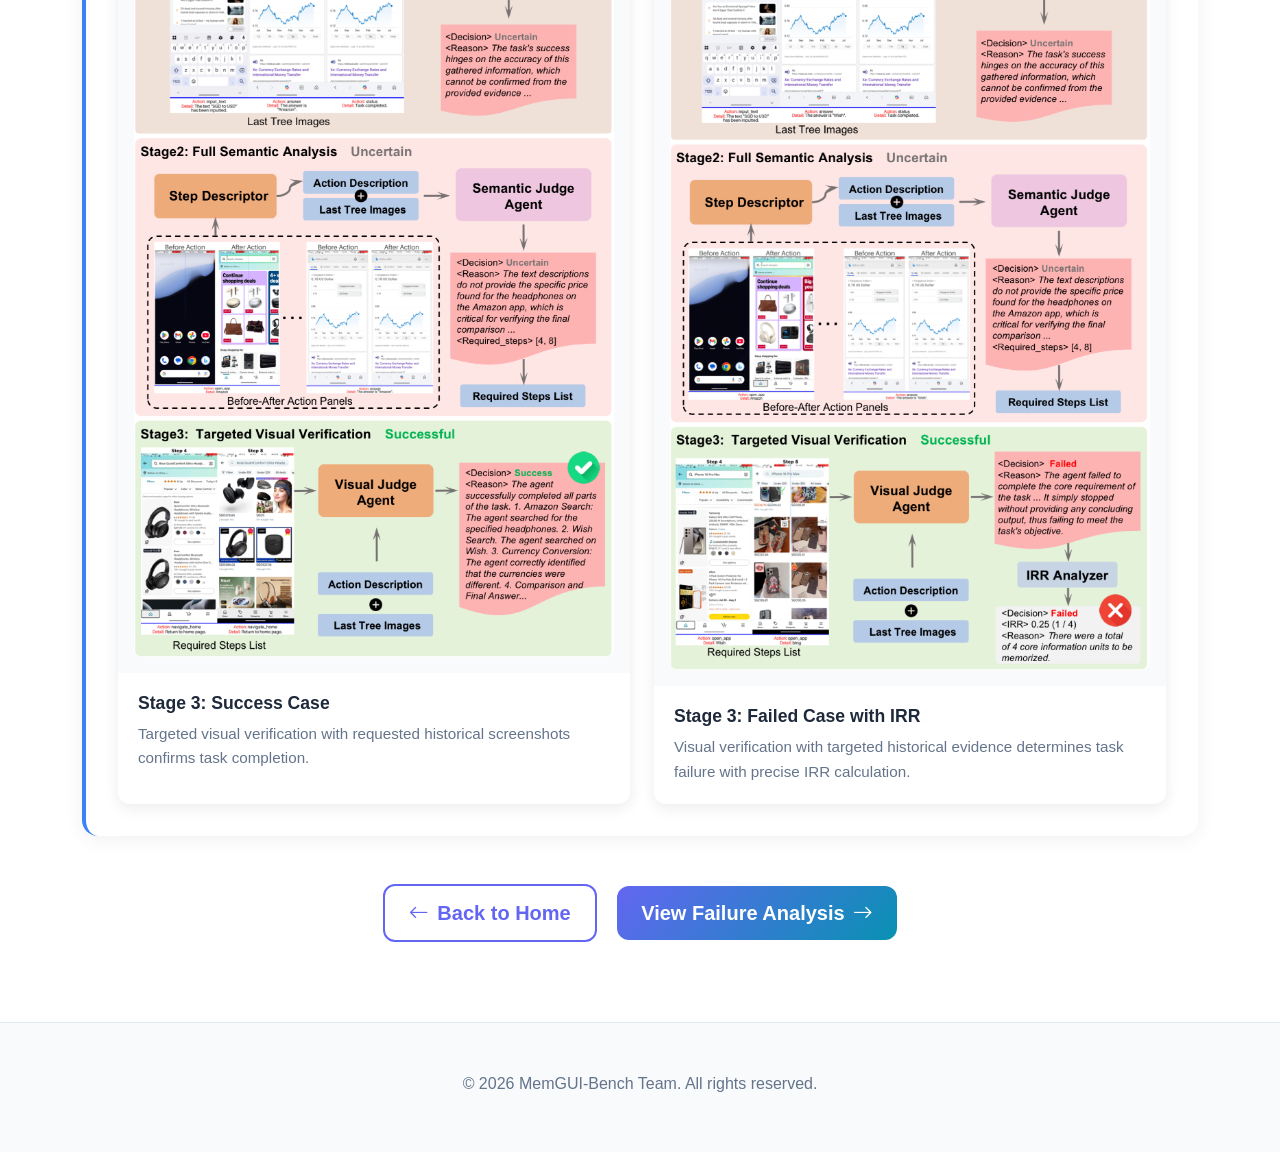
==== commit 83c5cd0a: "Optimize eval-pipeline page layout - Fix PDF to PNG conversion using qlmanage for proper rendering -" ====
--- a/eval-pipeline.html
+++ b/eval-pipeline.html
@@ -45,38 +45,37 @@
   <main class="section-padding">
     <div class="container">
       
-      <!-- Overview Section -->
+      <!-- Overview & Comparison Section (Side by Side) -->
       <section class="gallery-section mb-5">
-        <h2 class="section-title">Pipeline Overview</h2>
-        <p class="section-desc">
-          MemGUI-Eval employs a novel "Progressive Scrutiny" pipeline that mimics efficient human expert verification: 
-          starting with minimal, high-efficiency evidence and progressively deepening analysis only when necessary.
-        </p>
-        
-        <div class="gallery-grid">
-          <div class="gallery-item full-width">
-            <a href="images/eval-pipeline/eval-pipeline-overview.png" class="gallery-link" data-lightbox="eval">
-              <img src="images/eval-pipeline/eval-pipeline-overview.png" alt="MemGUI-Eval Pipeline Overview">
-            </a>
-            <div class="gallery-caption">
-              <h5>MemGUI-Eval Three-Stage Progressive Scrutiny Pipeline</h5>
-              <p>The pipeline orchestrates four specialized agents: Triage Judge, Step Descriptor, Semantic Judge, and Visual Judge.</p>
+        <div class="row g-4">
+          <div class="col-lg-6">
+            <h3 class="subsection-title">Pipeline Overview</h3>
+            <p class="section-desc-sm">
+              MemGUI-Eval employs a novel "Progressive Scrutiny" pipeline that mimics efficient human expert verification.
+            </p>
+            <div class="gallery-item">
+              <a href="images/eval-pipeline/eval-pipeline-overview.png" class="gallery-link" data-lightbox="eval">
+                <img src="images/eval-pipeline/eval-pipeline-overview.png" alt="MemGUI-Eval Pipeline Overview">
+              </a>
+              <div class="gallery-caption">
+                <h6>Three-Stage Progressive Scrutiny Pipeline</h6>
+                <p class="small">Four specialized agents: Triage Judge, Step Descriptor, Semantic Judge, and Visual Judge.</p>
+              </div>
             </div>
           </div>
-        </div>
-      </section>
-
-      <!-- Evaluator Comparison -->
-      <section class="gallery-section mb-5">
-        <h2 class="section-title">Comparison with Existing Approaches</h2>
-        <div class="gallery-grid">
-          <div class="gallery-item full-width">
-            <a href="images/eval-pipeline/evaluator-comparison.png" class="gallery-link" data-lightbox="eval">
-              <img src="images/eval-pipeline/evaluator-comparison.png" alt="Evaluator Comparison">
-            </a>
-            <div class="gallery-caption">
-              <h5>Limitations of Existing Evaluation Approaches</h5>
-              <p>Traditional methods range from rigid rule-based matching to inefficient "LLM-as-Judge" approaches that overwhelm models with complete trajectories.</p>
+          <div class="col-lg-6">
+            <h3 class="subsection-title">Comparison with Existing Approaches</h3>
+            <p class="section-desc-sm">
+              Traditional methods face critical limitations in handling diverse GUI agent trajectories.
+            </p>
+            <div class="gallery-item">
+              <a href="images/eval-pipeline/evaluator-comparison.png" class="gallery-link" data-lightbox="eval">
+                <img src="images/eval-pipeline/evaluator-comparison.png" alt="Evaluator Comparison">
+              </a>
+              <div class="gallery-caption">
+                <h6>Limitations of Existing Approaches</h6>
+                <p class="small">From rigid rule-based matching to inefficient "LLM-as-Judge" approaches.</p>
+              </div>
             </div>
           </div>
         </div>
@@ -162,22 +161,6 @@
         </div>
       </section>
 
-      <!-- Learning Curves -->
-      <section class="gallery-section mb-5">
-        <h2 class="section-title">Learning Potential Analysis</h2>
-        <div class="gallery-grid">
-          <div class="gallery-item full-width">
-            <a href="images/eval-pipeline/learning-curves.png" class="gallery-link" data-lightbox="eval">
-              <img src="images/eval-pipeline/learning-curves.png" alt="Learning Curves">
-            </a>
-            <div class="gallery-caption">
-              <h5>Learning Potential Across Multiple Attempts</h5>
-              <p>Analysis of how different GUI agents improve their performance across multiple attempts (pass@k evaluation).</p>
-            </div>
-          </div>
-        </div>
-      </section>
-
       <!-- Back Link -->
       <div class="text-center mt-5">
         <a href="index.html" class="btn btn-outline-primary btn-lg">
--- a/css/style.css
+++ b/css/style.css
@@ -345,6 +345,64 @@
   background: var(--primary);
   margin: 0.5rem auto 0;
   border-radius: 2px;
+}
+
+/* MemGUI-Eval Section */
+.eval-intro .lead {
+  font-size: 1.1rem;
+  line-height: 1.8;
+}
+
+.eval-stages {
+  display: flex;
+  flex-direction: column;
+  gap: 1rem;
+}
+
+.eval-stage {
+  display: flex;
+  align-items: flex-start;
+  gap: 1rem;
+  padding: 1rem;
+  background: #ffffff;
+  border-radius: 12px;
+  box-shadow: 0 2px 8px rgba(0, 0, 0, 0.06);
+  transition: all 0.3s ease;
+}
+
+.eval-stage:hover {
+  transform: translateX(5px);
+  box-shadow: 0 4px 15px rgba(0, 0, 0, 0.1);
+}
+
+.stage-num {
+  display: flex;
+  align-items: center;
+  justify-content: center;
+  width: 36px;
+  height: 36px;
+  min-width: 36px;
+  background: linear-gradient(135deg, #3b82f6 0%, #2563eb 100%);
+  color: white;
+  border-radius: 50%;
+  font-weight: 700;
+  font-size: 1rem;
+}
+
+.stage-info {
+  display: flex;
+  flex-direction: column;
+  gap: 0.25rem;
+}
+
+.stage-info strong {
+  color: var(--text-primary);
+  font-size: 1rem;
+}
+
+.stage-info span {
+  color: #64748b;
+  font-size: 0.9rem;
   border-radius: 2px;
 }
 
--- a/css/gallery.css
+++ b/css/gallery.css
@@ -33,6 +33,24 @@
   margin: 0 auto 2rem;
   text-align: center;
   line-height: 1.8;
+}
+
+.section-desc-sm {
+  font-size: 0.95rem;
+  color: #64748b;
+  margin-bottom: 1rem;
+  line-height: 1.6;
+}
+
+.gallery-caption h6 {
+  font-size: 1rem;
+  font-weight: 600;
+  color: #1e293b;
+  margin-bottom: 0.35rem;
+}
+
+.gallery-caption .small {
+  font-size: 0.85rem;
 }
 
 /* Gallery Grid */
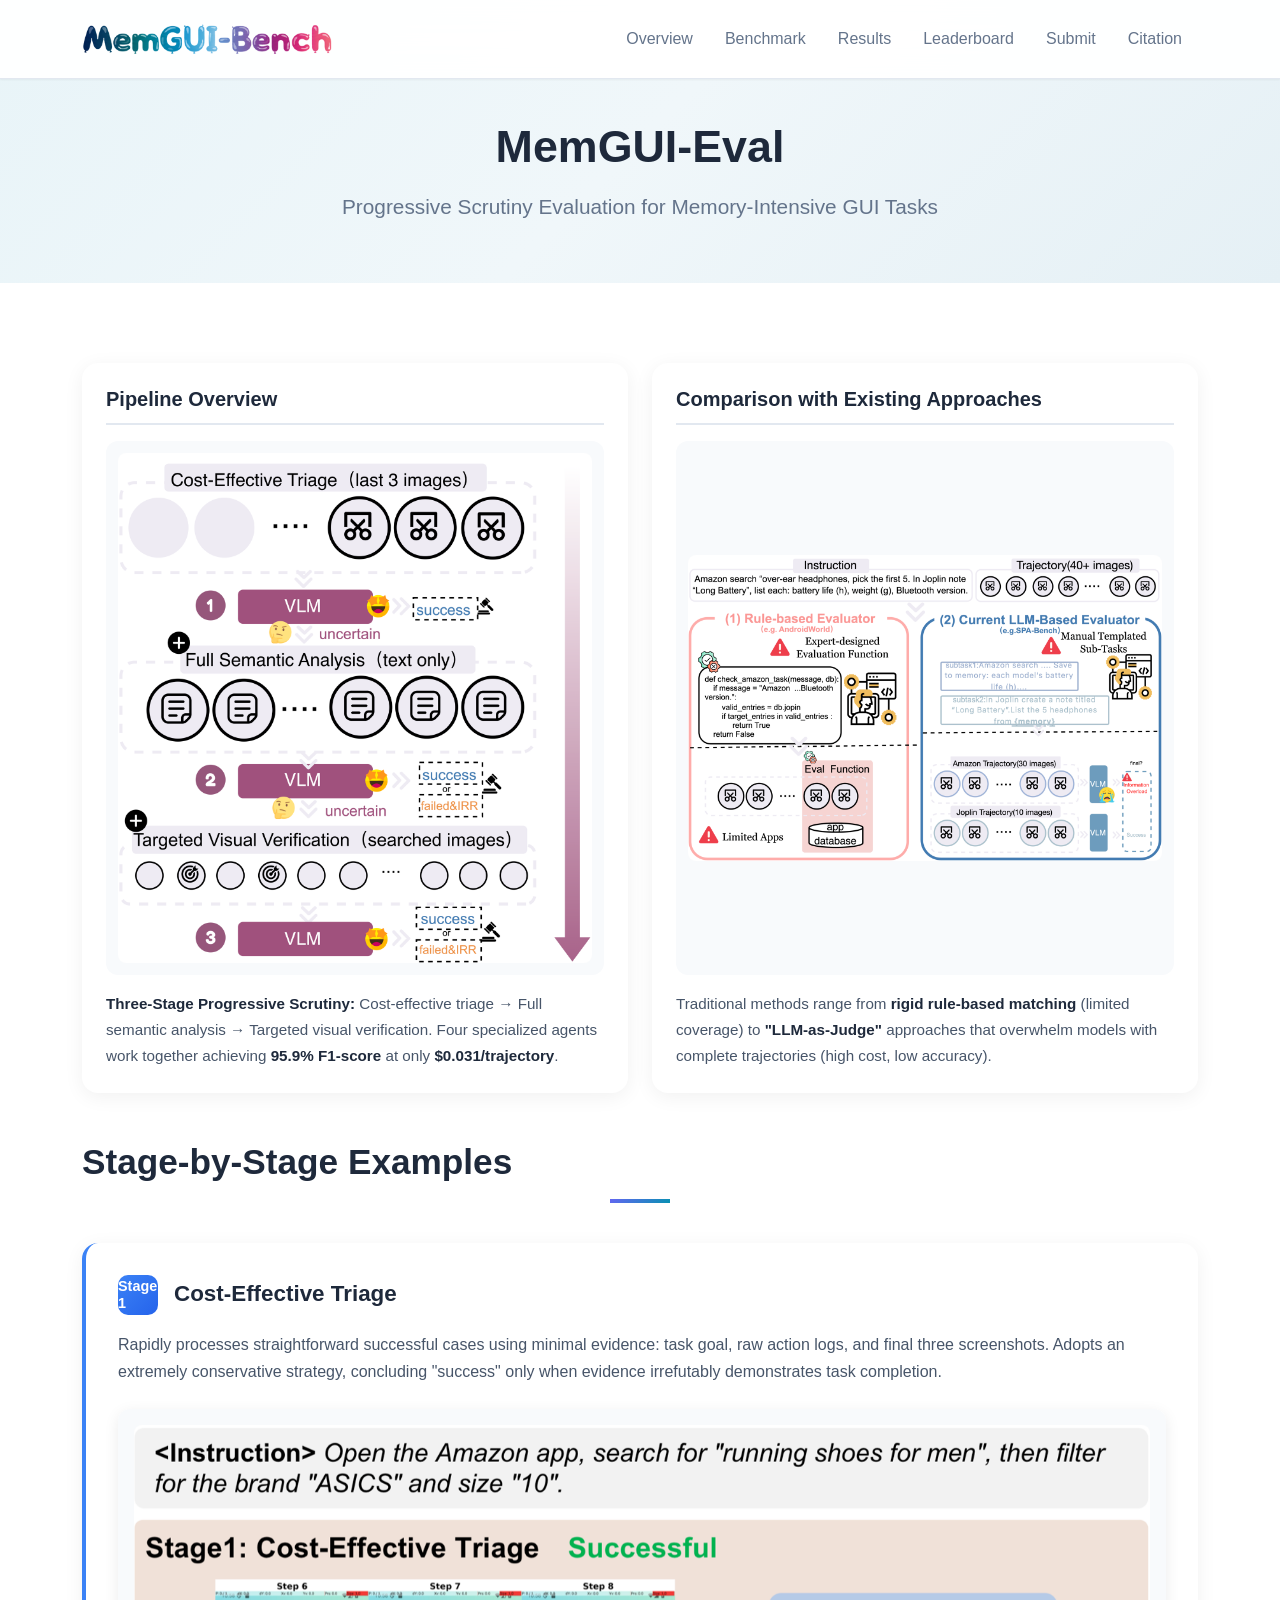
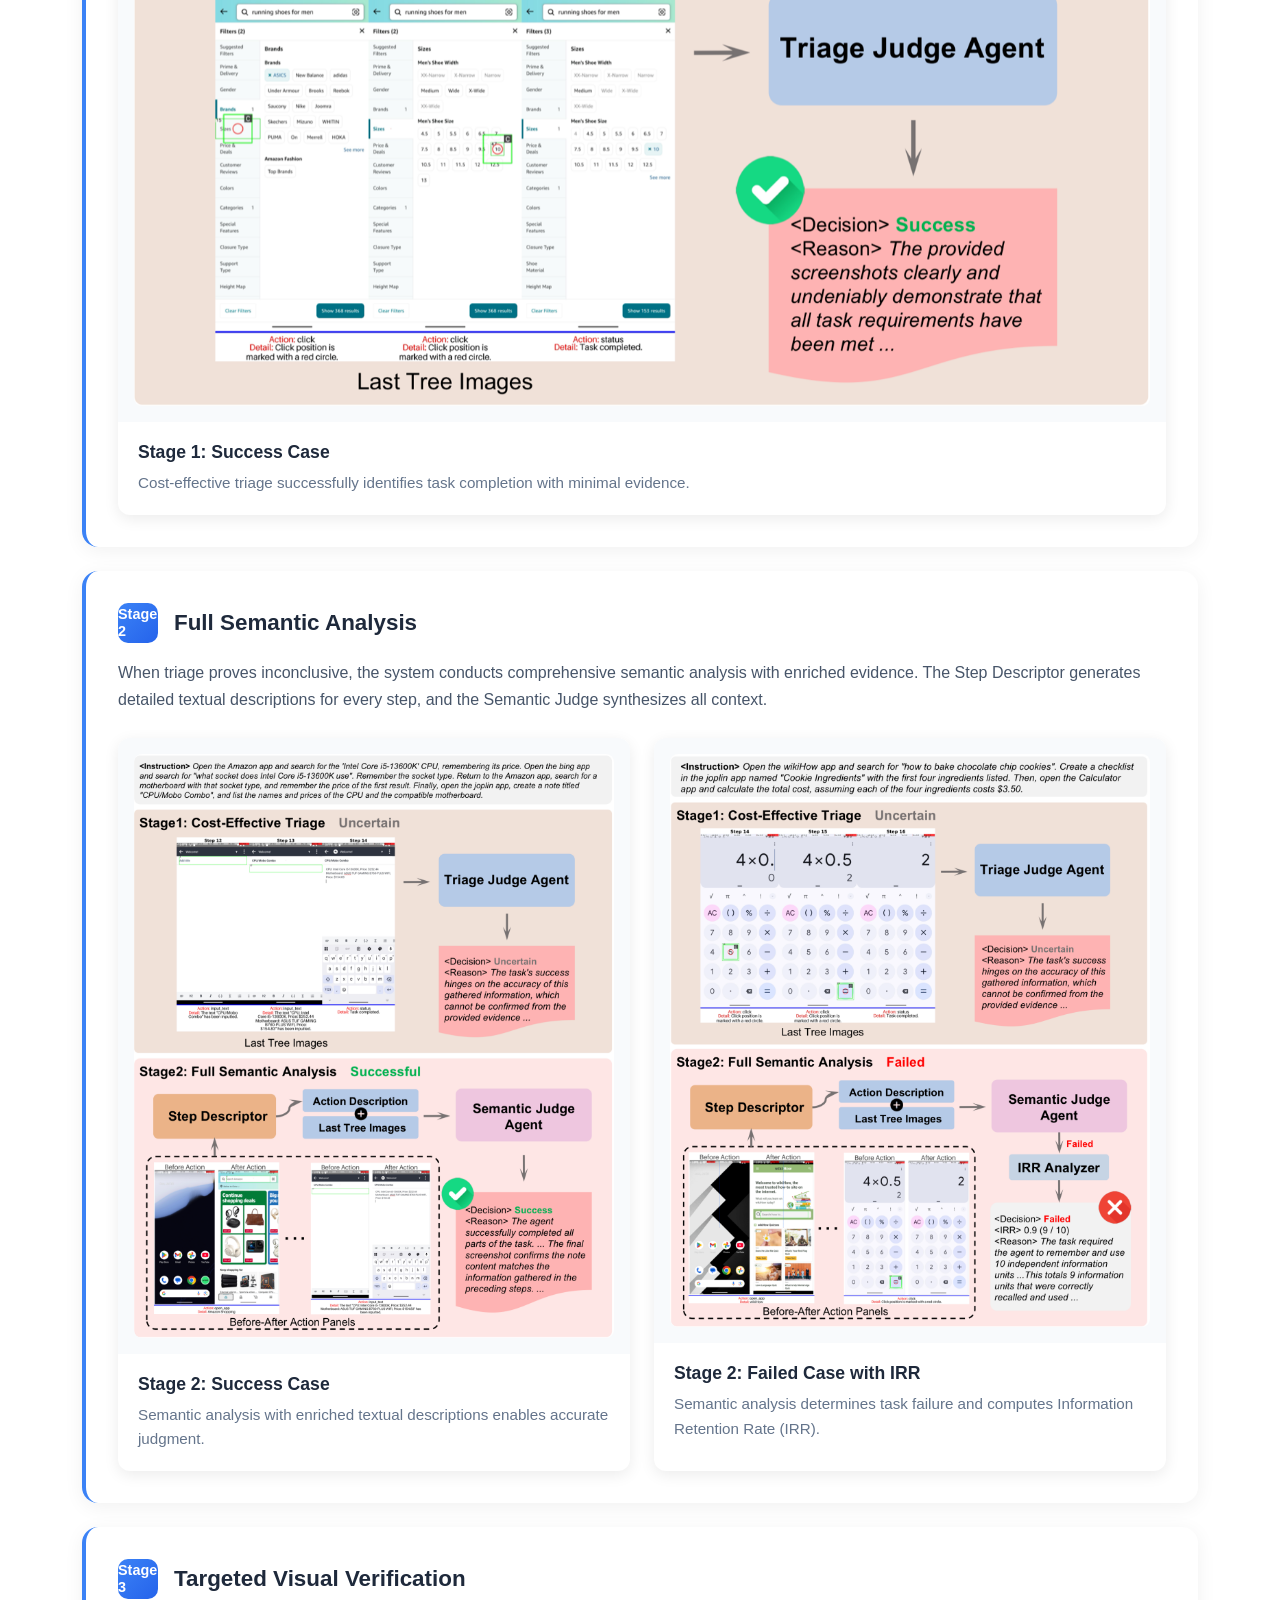
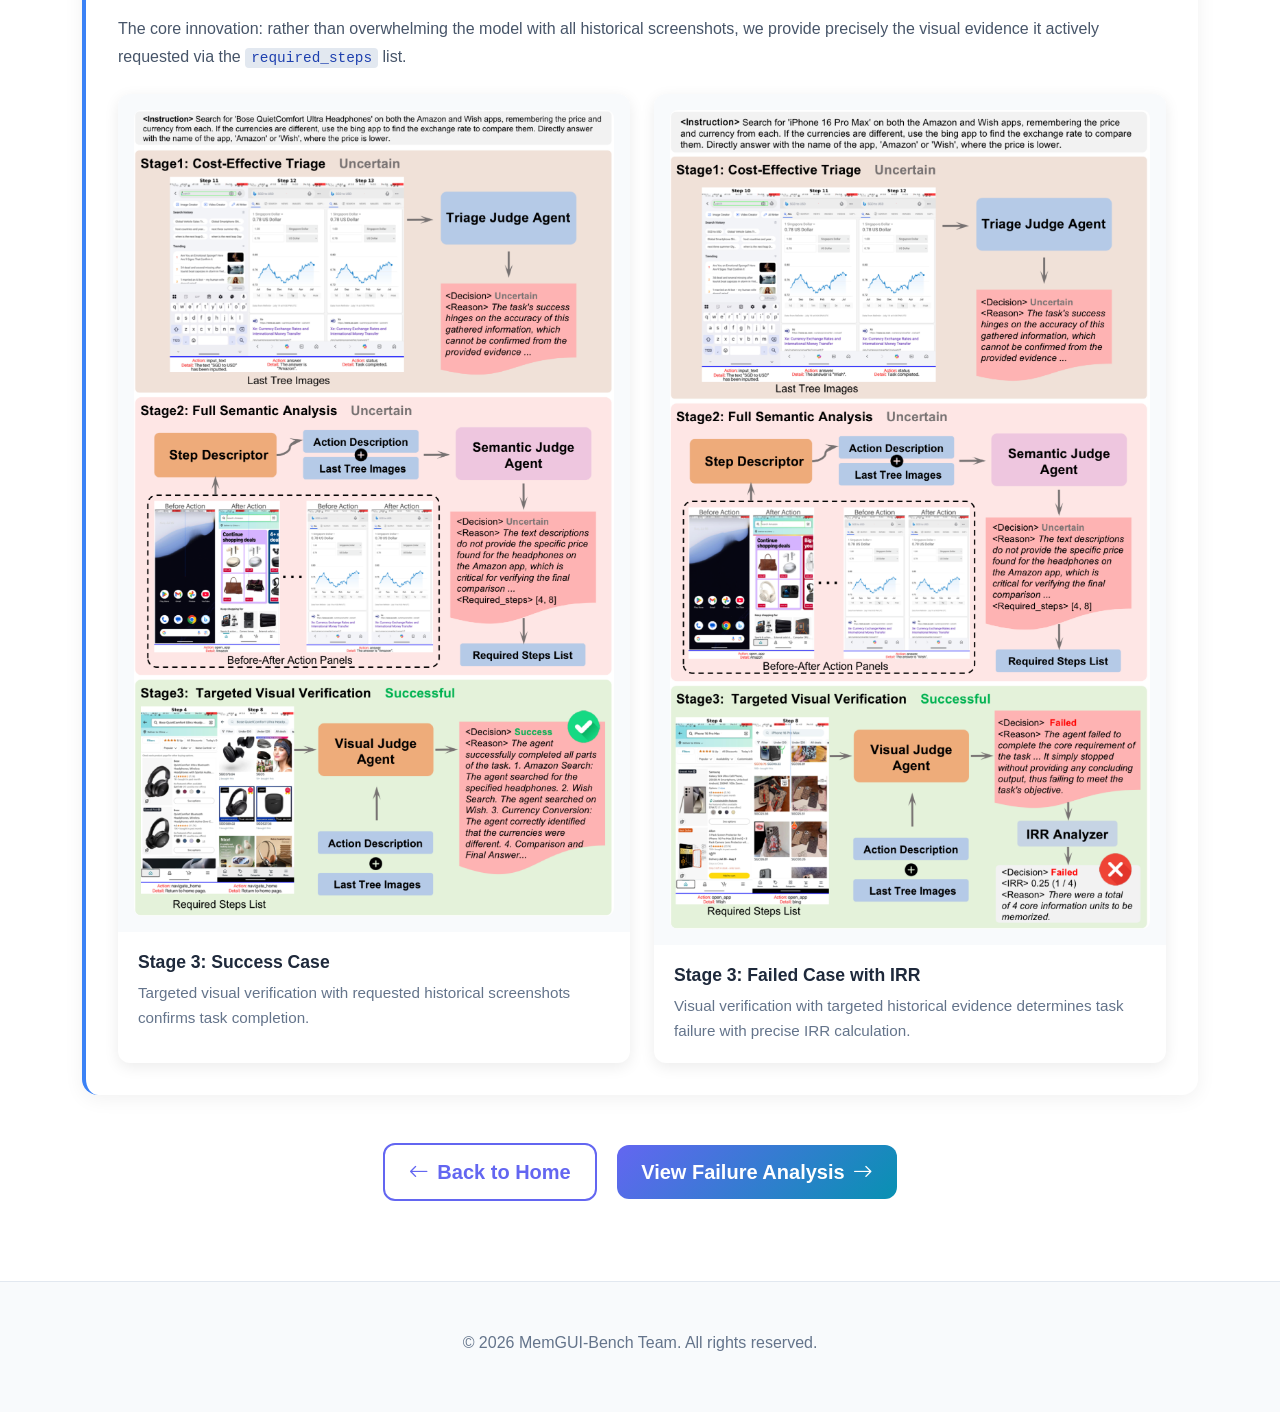
==== commit 36a1e725: "Refine eval-pipeline page layout - Change title from 'MemGUI-Eval Pipeline' to 'MemGUI-Eval' - Add e" ====
--- a/eval-pipeline.html
+++ b/eval-pipeline.html
@@ -3,7 +3,7 @@
 <head>
   <meta charset="UTF-8">
   <meta name="viewport" content="width=device-width, initial-scale=1.0">
-  <title>MemGUI-Eval Pipeline | MemGUI-Bench</title>
+  <title>MemGUI-Eval | MemGUI-Bench</title>
   <link href="https://cdn.jsdelivr.net/npm/bootstrap@5.3.0/dist/css/bootstrap.min.css" rel="stylesheet">
   <link href="https://cdn.jsdelivr.net/npm/bootstrap-icons@1.10.0/font/bootstrap-icons.css" rel="stylesheet">
   <link href="css/style.css" rel="stylesheet">
@@ -36,7 +36,7 @@
   <!-- Page Header -->
   <header class="page-header">
     <div class="container">
-      <h1 class="page-title">MemGUI-Eval Pipeline</h1>
+      <h1 class="page-title">MemGUI-Eval</h1>
       <p class="page-subtitle">Progressive Scrutiny Evaluation for Memory-Intensive GUI Tasks</p>
     </div>
   </header>
@@ -47,35 +47,33 @@
       
       <!-- Overview & Comparison Section (Side by Side) -->
       <section class="gallery-section mb-5">
-        <div class="row g-4">
+        <div class="row g-4 align-items-stretch">
           <div class="col-lg-6">
-            <h3 class="subsection-title">Pipeline Overview</h3>
-            <p class="section-desc-sm">
-              MemGUI-Eval employs a novel "Progressive Scrutiny" pipeline that mimics efficient human expert verification.
-            </p>
-            <div class="gallery-item">
-              <a href="images/eval-pipeline/eval-pipeline-overview.png" class="gallery-link" data-lightbox="eval">
-                <img src="images/eval-pipeline/eval-pipeline-overview.png" alt="MemGUI-Eval Pipeline Overview">
-              </a>
-              <div class="gallery-caption">
-                <h6>Three-Stage Progressive Scrutiny Pipeline</h6>
-                <p class="small">Four specialized agents: Triage Judge, Step Descriptor, Semantic Judge, and Visual Judge.</p>
+            <div class="eval-card h-100">
+              <h4 class="eval-card-title">Pipeline Overview</h4>
+              <div class="eval-card-img">
+                <a href="images/eval-pipeline/eval-pipeline-overview.png" data-lightbox="eval">
+                  <img src="images/eval-pipeline/eval-pipeline-overview.png" alt="MemGUI-Eval Pipeline Overview">
+                </a>
               </div>
+              <p class="eval-card-desc">
+                <strong>Three-Stage Progressive Scrutiny:</strong> Cost-effective triage → Full semantic analysis → Targeted visual verification. 
+                Four specialized agents work together achieving <strong>95.9% F1-score</strong> at only <strong>$0.031/trajectory</strong>.
+              </p>
             </div>
           </div>
           <div class="col-lg-6">
-            <h3 class="subsection-title">Comparison with Existing Approaches</h3>
-            <p class="section-desc-sm">
-              Traditional methods face critical limitations in handling diverse GUI agent trajectories.
-            </p>
-            <div class="gallery-item">
-              <a href="images/eval-pipeline/evaluator-comparison.png" class="gallery-link" data-lightbox="eval">
-                <img src="images/eval-pipeline/evaluator-comparison.png" alt="Evaluator Comparison">
-              </a>
-              <div class="gallery-caption">
-                <h6>Limitations of Existing Approaches</h6>
-                <p class="small">From rigid rule-based matching to inefficient "LLM-as-Judge" approaches.</p>
+            <div class="eval-card h-100">
+              <h4 class="eval-card-title">Comparison with Existing Approaches</h4>
+              <div class="eval-card-img">
+                <a href="images/eval-pipeline/evaluator-comparison.png" data-lightbox="eval">
+                  <img src="images/eval-pipeline/evaluator-comparison.png" alt="Evaluator Comparison">
+                </a>
               </div>
+              <p class="eval-card-desc">
+                Traditional methods range from <strong>rigid rule-based matching</strong> (limited coverage) to 
+                <strong>"LLM-as-Judge"</strong> approaches that overwhelm models with complete trajectories (high cost, low accuracy).
+              </p>
             </div>
           </div>
         </div>
--- a/css/gallery.css
+++ b/css/gallery.css
@@ -278,6 +278,58 @@
   line-height: 1.6;
 }
 
+/* Eval Cards */
+.eval-card {
+  background: #ffffff;
+  border-radius: 16px;
+  padding: 1.5rem;
+  box-shadow: 0 4px 20px rgba(0, 0, 0, 0.06);
+  display: flex;
+  flex-direction: column;
+}
+
+.eval-card-title {
+  font-size: 1.25rem;
+  font-weight: 600;
+  color: #1e293b;
+  margin-bottom: 1rem;
+  padding-bottom: 0.75rem;
+  border-bottom: 2px solid #e2e8f0;
+}
+
+.eval-card-img {
+  flex: 1;
+  background: #f8fafc;
+  border-radius: 12px;
+  padding: 0.75rem;
+  margin-bottom: 1rem;
+  display: flex;
+  align-items: center;
+  justify-content: center;
+}
+
+.eval-card-img img {
+  max-width: 100%;
+  height: auto;
+  border-radius: 8px;
+  transition: transform 0.3s ease;
+}
+
+.eval-card-img:hover img {
+  transform: scale(1.02);
+}
+
+.eval-card-desc {
+  font-size: 0.95rem;
+  color: #475569;
+  line-height: 1.7;
+  margin: 0;
+}
+
+.eval-card-desc strong {
+  color: #1e293b;
+}
+
 /* Responsive */
 @media (max-width: 576px) {
   .page-title {
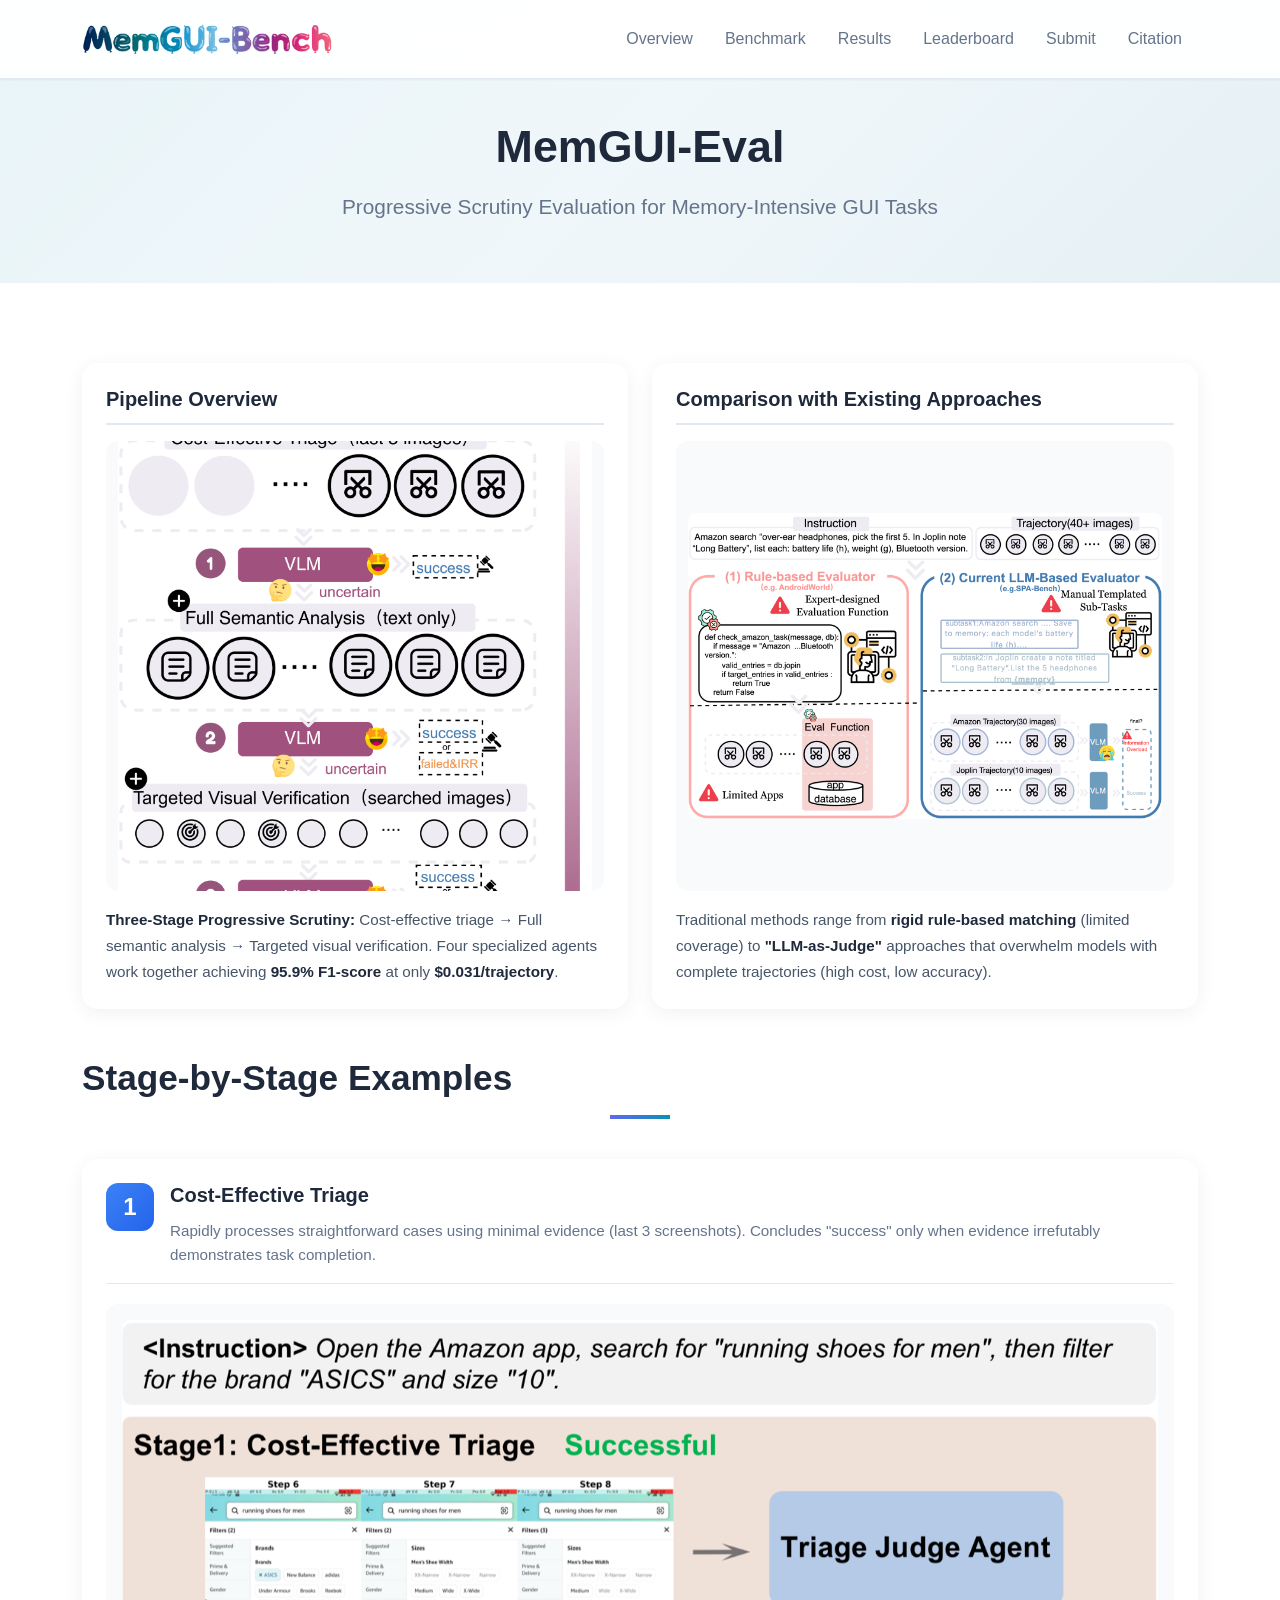
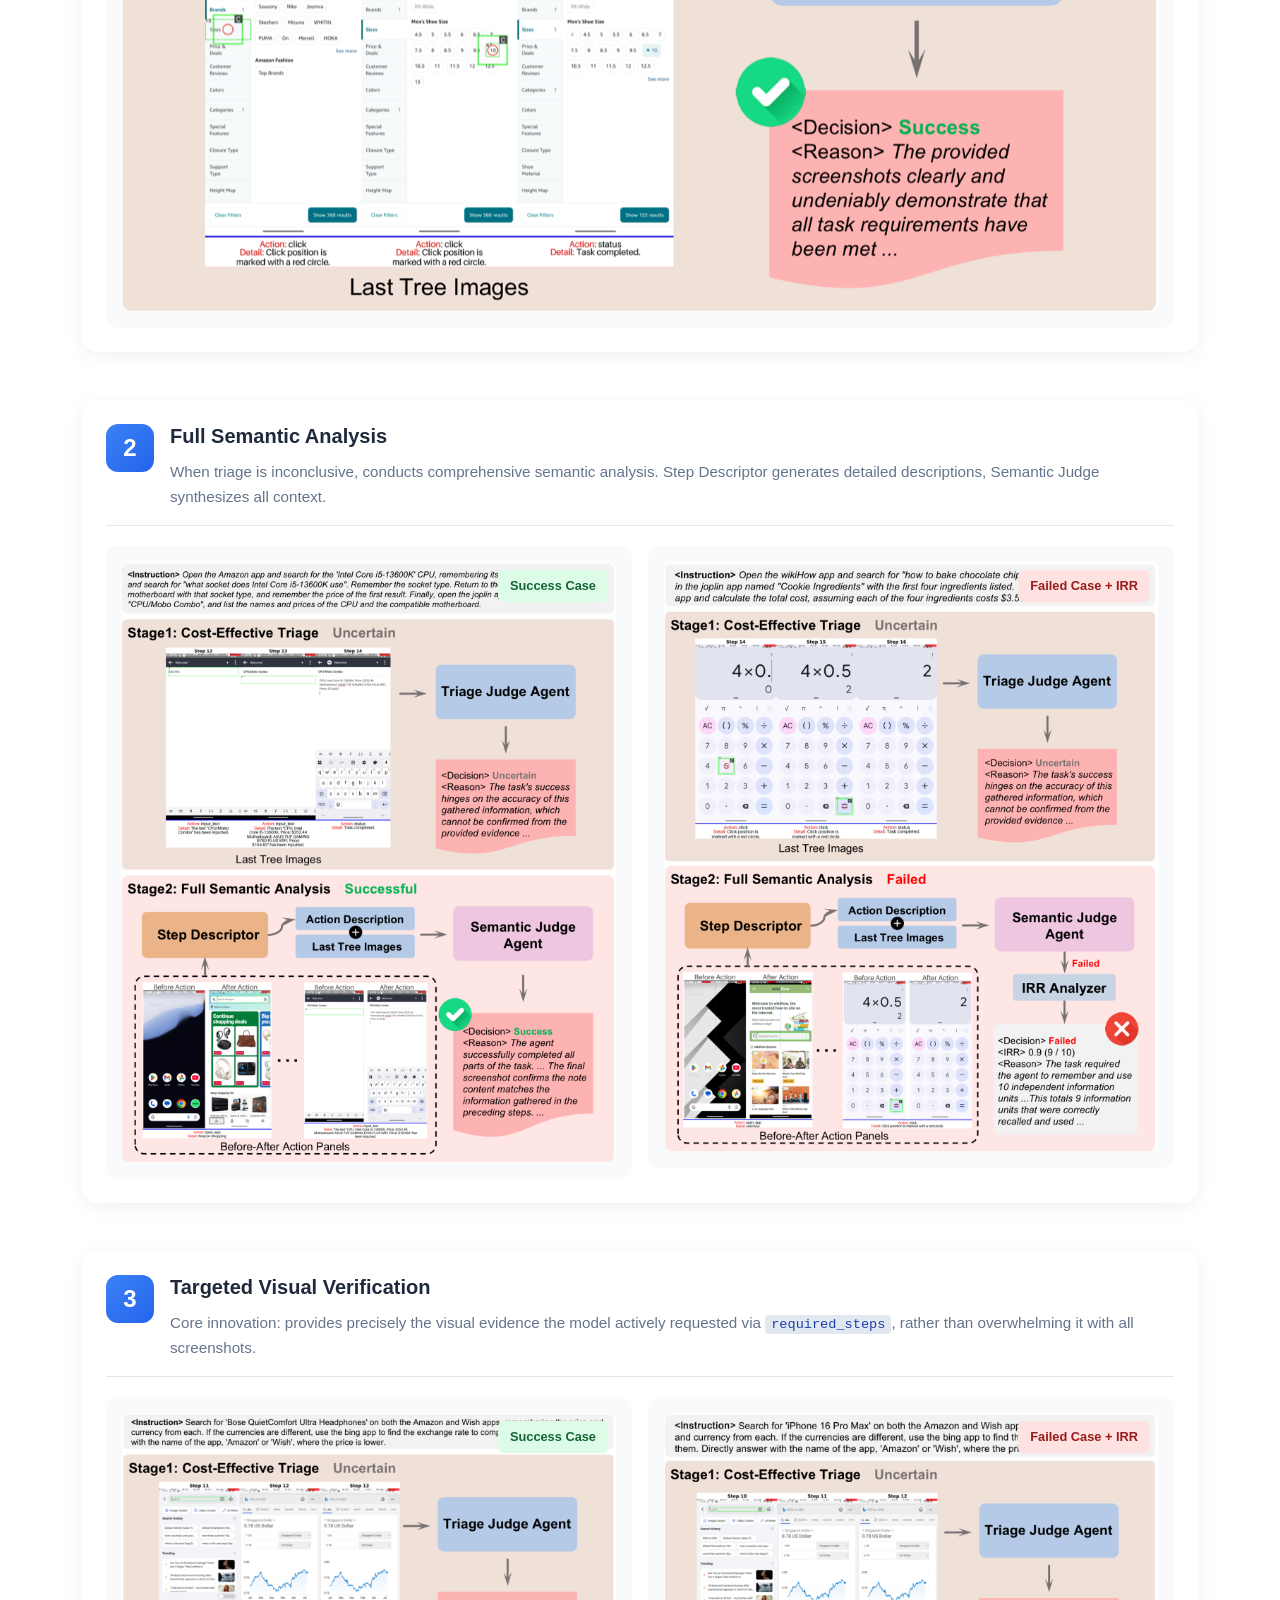
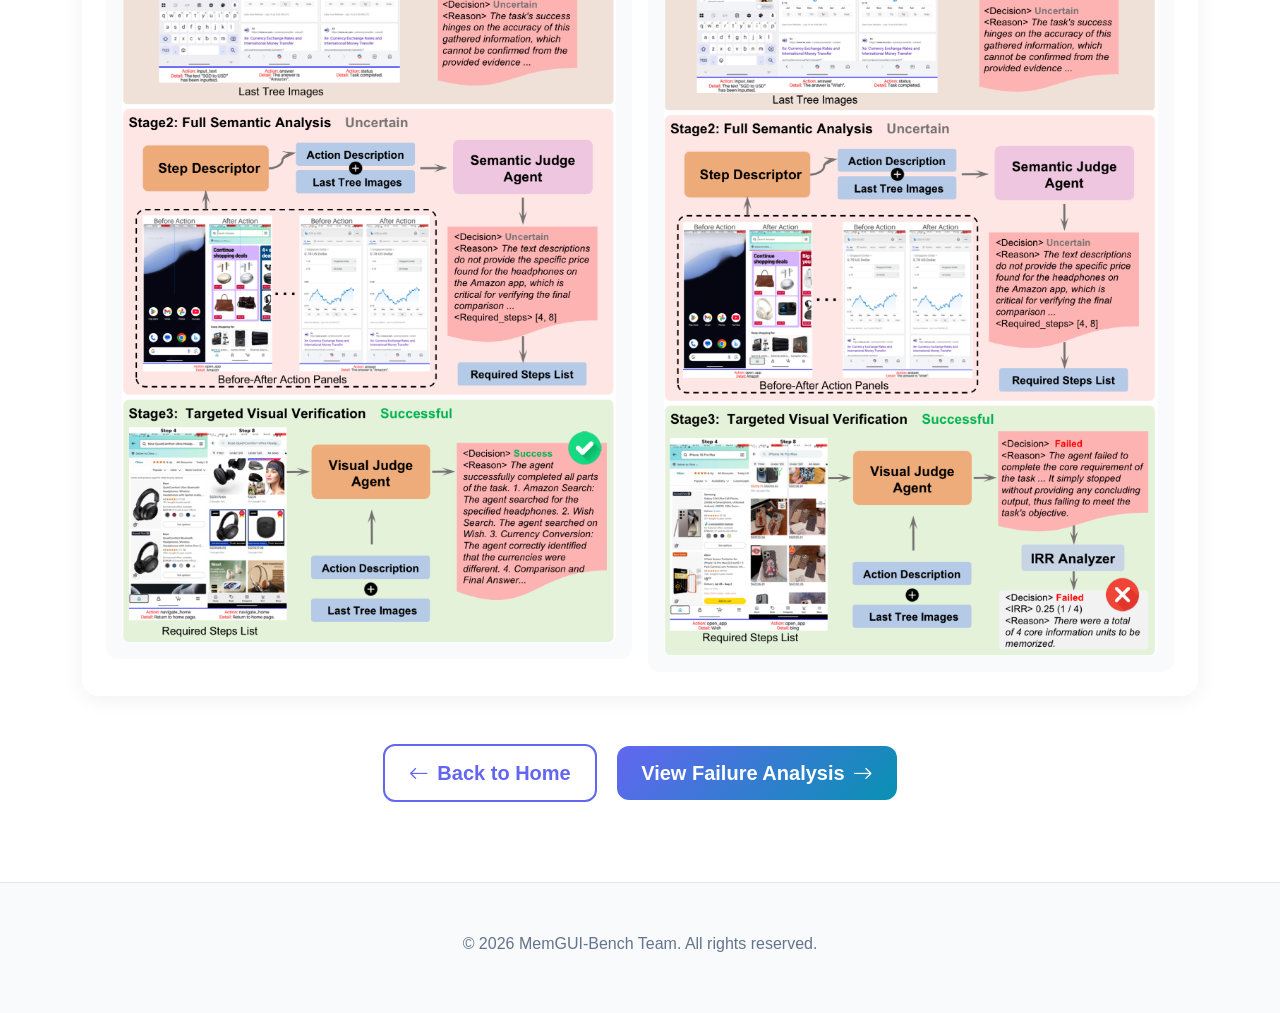
==== commit da5903e0: "Redesign stage examples with cleaner layout - New stage-section design with numbered headers - Clean" ====
--- a/eval-pipeline.html
+++ b/eval-pipeline.html
@@ -83,76 +83,75 @@
       <section class="gallery-section mb-5">
         <h2 class="section-title">Stage-by-Stage Examples</h2>
         
-        <div class="stage-card mb-4">
-          <h3 class="stage-title"><span class="stage-badge">Stage 1</span> Cost-Effective Triage</h3>
-          <p class="stage-desc">
-            Rapidly processes straightforward successful cases using minimal evidence: task goal, raw action logs, and final three screenshots.
-            Adopts an extremely conservative strategy, concluding "success" only when evidence irrefutably demonstrates task completion.
-          </p>
-          <div class="gallery-grid">
-            <div class="gallery-item">
-              <a href="images/eval-pipeline/stage1-success.png" class="gallery-link" data-lightbox="stages">
-                <img src="images/eval-pipeline/stage1-success.png" alt="Stage 1 Success">
-              </a>
-              <div class="gallery-caption">
-                <h5>Stage 1: Success Case</h5>
-                <p>Cost-effective triage successfully identifies task completion with minimal evidence.</p>
+        <!-- Stage 1 -->
+        <div class="stage-section mb-5">
+          <div class="stage-header">
+            <span class="stage-number">1</span>
+            <div class="stage-info">
+              <h3>Cost-Effective Triage</h3>
+              <p>Rapidly processes straightforward cases using minimal evidence (last 3 screenshots). Concludes "success" only when evidence irrefutably demonstrates task completion.</p>
+            </div>
+          </div>
+          <div class="stage-example">
+            <a href="images/eval-pipeline/stage1-success.png" data-lightbox="stages">
+              <img src="images/eval-pipeline/stage1-success.png" alt="Stage 1 Success Example">
+            </a>
+          </div>
+        </div>
+
+        <!-- Stage 2 -->
+        <div class="stage-section mb-5">
+          <div class="stage-header">
+            <span class="stage-number">2</span>
+            <div class="stage-info">
+              <h3>Full Semantic Analysis</h3>
+              <p>When triage is inconclusive, conducts comprehensive semantic analysis. Step Descriptor generates detailed descriptions, Semantic Judge synthesizes all context.</p>
+            </div>
+          </div>
+          <div class="row g-3">
+            <div class="col-lg-6">
+              <div class="stage-example">
+                <a href="images/eval-pipeline/stage2-success.png" data-lightbox="stages">
+                  <img src="images/eval-pipeline/stage2-success.png" alt="Stage 2 Success">
+                </a>
+                <span class="example-label success">Success Case</span>
+              </div>
+            </div>
+            <div class="col-lg-6">
+              <div class="stage-example">
+                <a href="images/eval-pipeline/stage2-failed.png" data-lightbox="stages">
+                  <img src="images/eval-pipeline/stage2-failed.png" alt="Stage 2 Failed">
+                </a>
+                <span class="example-label failed">Failed Case + IRR</span>
               </div>
             </div>
           </div>
         </div>
 
-        <div class="stage-card mb-4">
-          <h3 class="stage-title"><span class="stage-badge">Stage 2</span> Full Semantic Analysis</h3>
-          <p class="stage-desc">
-            When triage proves inconclusive, the system conducts comprehensive semantic analysis with enriched evidence.
-            The Step Descriptor generates detailed textual descriptions for every step, and the Semantic Judge synthesizes all context.
-          </p>
-          <div class="gallery-grid two-col">
-            <div class="gallery-item">
-              <a href="images/eval-pipeline/stage2-success.png" class="gallery-link" data-lightbox="stages">
-                <img src="images/eval-pipeline/stage2-success.png" alt="Stage 2 Success">
-              </a>
-              <div class="gallery-caption">
-                <h5>Stage 2: Success Case</h5>
-                <p>Semantic analysis with enriched textual descriptions enables accurate judgment.</p>
+        <!-- Stage 3 -->
+        <div class="stage-section mb-5">
+          <div class="stage-header">
+            <span class="stage-number">3</span>
+            <div class="stage-info">
+              <h3>Targeted Visual Verification</h3>
+              <p>Core innovation: provides precisely the visual evidence the model actively requested via <code>required_steps</code>, rather than overwhelming it with all screenshots.</p>
+            </div>
+          </div>
+          <div class="row g-3">
+            <div class="col-lg-6">
+              <div class="stage-example">
+                <a href="images/eval-pipeline/stage3-success.png" data-lightbox="stages">
+                  <img src="images/eval-pipeline/stage3-success.png" alt="Stage 3 Success">
+                </a>
+                <span class="example-label success">Success Case</span>
               </div>
             </div>
-            <div class="gallery-item">
-              <a href="images/eval-pipeline/stage2-failed.png" class="gallery-link" data-lightbox="stages">
-                <img src="images/eval-pipeline/stage2-failed.png" alt="Stage 2 Failed">
-              </a>
-              <div class="gallery-caption">
-                <h5>Stage 2: Failed Case with IRR</h5>
-                <p>Semantic analysis determines task failure and computes Information Retention Rate (IRR).</p>
-              </div>
-            </div>
-          </div>
-        </div>
-
-        <div class="stage-card mb-4">
-          <h3 class="stage-title"><span class="stage-badge">Stage 3</span> Targeted Visual Verification</h3>
-          <p class="stage-desc">
-            The core innovation: rather than overwhelming the model with all historical screenshots, 
-            we provide precisely the visual evidence it actively requested via the <code>required_steps</code> list.
-          </p>
-          <div class="gallery-grid two-col">
-            <div class="gallery-item">
-              <a href="images/eval-pipeline/stage3-success.png" class="gallery-link" data-lightbox="stages">
-                <img src="images/eval-pipeline/stage3-success.png" alt="Stage 3 Success">
-              </a>
-              <div class="gallery-caption">
-                <h5>Stage 3: Success Case</h5>
-                <p>Targeted visual verification with requested historical screenshots confirms task completion.</p>
-              </div>
-            </div>
-            <div class="gallery-item">
-              <a href="images/eval-pipeline/stage3-failed.png" class="gallery-link" data-lightbox="stages">
-                <img src="images/eval-pipeline/stage3-failed.png" alt="Stage 3 Failed">
-              </a>
-              <div class="gallery-caption">
-                <h5>Stage 3: Failed Case with IRR</h5>
-                <p>Visual verification with targeted historical evidence determines task failure with precise IRR calculation.</p>
+            <div class="col-lg-6">
+              <div class="stage-example">
+                <a href="images/eval-pipeline/stage3-failed.png" data-lightbox="stages">
+                  <img src="images/eval-pipeline/stage3-failed.png" alt="Stage 3 Failed">
+                </a>
+                <span class="example-label failed">Failed Case + IRR</span>
               </div>
             </div>
           </div>
--- a/css/gallery.css
+++ b/css/gallery.css
@@ -122,51 +122,96 @@
   line-height: 1.6;
 }
 
-/* Stage Cards */
-.stage-card {
+/* Stage Sections - New Design */
+.stage-section {
   background: #ffffff;
   border-radius: 16px;
-  padding: 2rem;
+  padding: 1.5rem;
   box-shadow: 0 4px 20px rgba(0, 0, 0, 0.06);
-  border-left: 4px solid #3b82f6;
-}
-
-.stage-title {
-  font-size: 1.4rem;
-  font-weight: 600;
-  color: #1e293b;
-  margin-bottom: 1rem;
-  display: flex;
-  align-items: center;
+}
+
+.stage-header {
+  display: flex;
+  align-items: flex-start;
   gap: 1rem;
-}
-
-.stage-badge {
-  display: inline-flex;
+  margin-bottom: 1.25rem;
+  padding-bottom: 1rem;
+  border-bottom: 1px solid #e2e8f0;
+}
+
+.stage-number {
+  display: flex;
   align-items: center;
   justify-content: center;
-  width: 40px;
-  height: 40px;
+  width: 48px;
+  height: 48px;
+  min-width: 48px;
   background: linear-gradient(135deg, #3b82f6 0%, #2563eb 100%);
   color: white;
-  border-radius: 10px;
+  border-radius: 12px;
   font-weight: 700;
-  font-size: 0.9rem;
-}
-
-.stage-desc {
-  font-size: 1rem;
-  color: #475569;
-  line-height: 1.7;
-  margin-bottom: 1.5rem;
-}
-
-.stage-desc code {
+  font-size: 1.5rem;
+}
+
+.stage-info h3 {
+  font-size: 1.25rem;
+  font-weight: 600;
+  color: #1e293b;
+  margin: 0 0 0.5rem 0;
+}
+
+.stage-info p {
+  font-size: 0.95rem;
+  color: #64748b;
+  margin: 0;
+  line-height: 1.6;
+}
+
+.stage-info code {
   background: #e2e8f0;
   padding: 2px 6px;
   border-radius: 4px;
-  font-size: 0.9rem;
+  font-size: 0.85rem;
   color: #1e40af;
+}
+
+.stage-example {
+  background: #f8fafc;
+  border-radius: 12px;
+  padding: 1rem;
+  position: relative;
+  overflow: hidden;
+}
+
+.stage-example img {
+  width: 100%;
+  height: auto;
+  border-radius: 8px;
+  transition: transform 0.3s ease;
+}
+
+.stage-example:hover img {
+  transform: scale(1.01);
+}
+
+.example-label {
+  position: absolute;
+  top: 1.5rem;
+  right: 1.5rem;
+  padding: 0.35rem 0.75rem;
+  border-radius: 6px;
+  font-size: 0.8rem;
+  font-weight: 600;
+}
+
+.example-label.success {
+  background: #dcfce7;
+  color: #166534;
+}
+
+.example-label.failed {
+  background: #fee2e2;
+  color: #991b1b;
 }
 
 /* Failure Cards */
@@ -298,7 +343,6 @@
 }
 
 .eval-card-img {
-  flex: 1;
   background: #f8fafc;
   border-radius: 12px;
   padding: 0.75rem;
@@ -306,11 +350,17 @@
   display: flex;
   align-items: center;
   justify-content: center;
+  min-height: 450px;
+  max-height: 450px;
+  overflow: hidden;
 }
 
 .eval-card-img img {
   max-width: 100%;
+  max-height: 100%;
   height: auto;
+  width: auto;
+  object-fit: contain;
   border-radius: 8px;
   transition: transform 0.3s ease;
 }
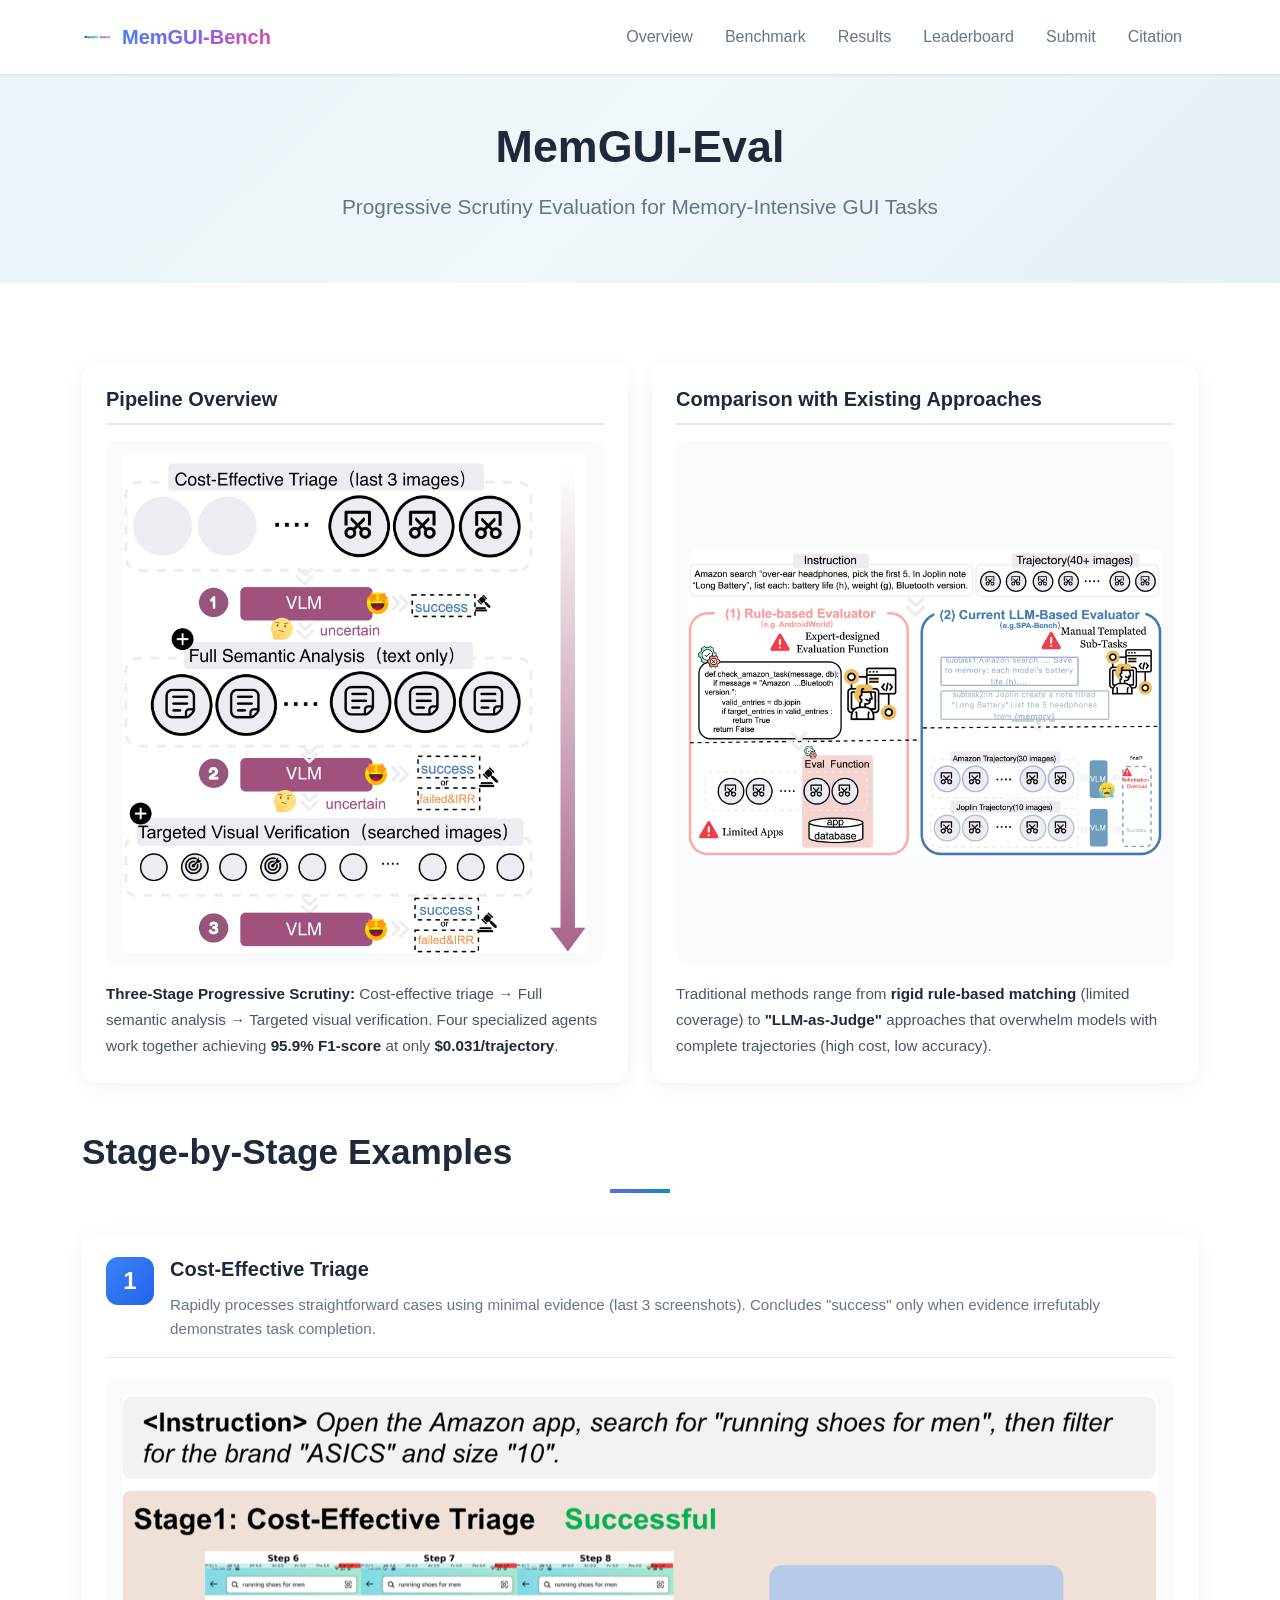
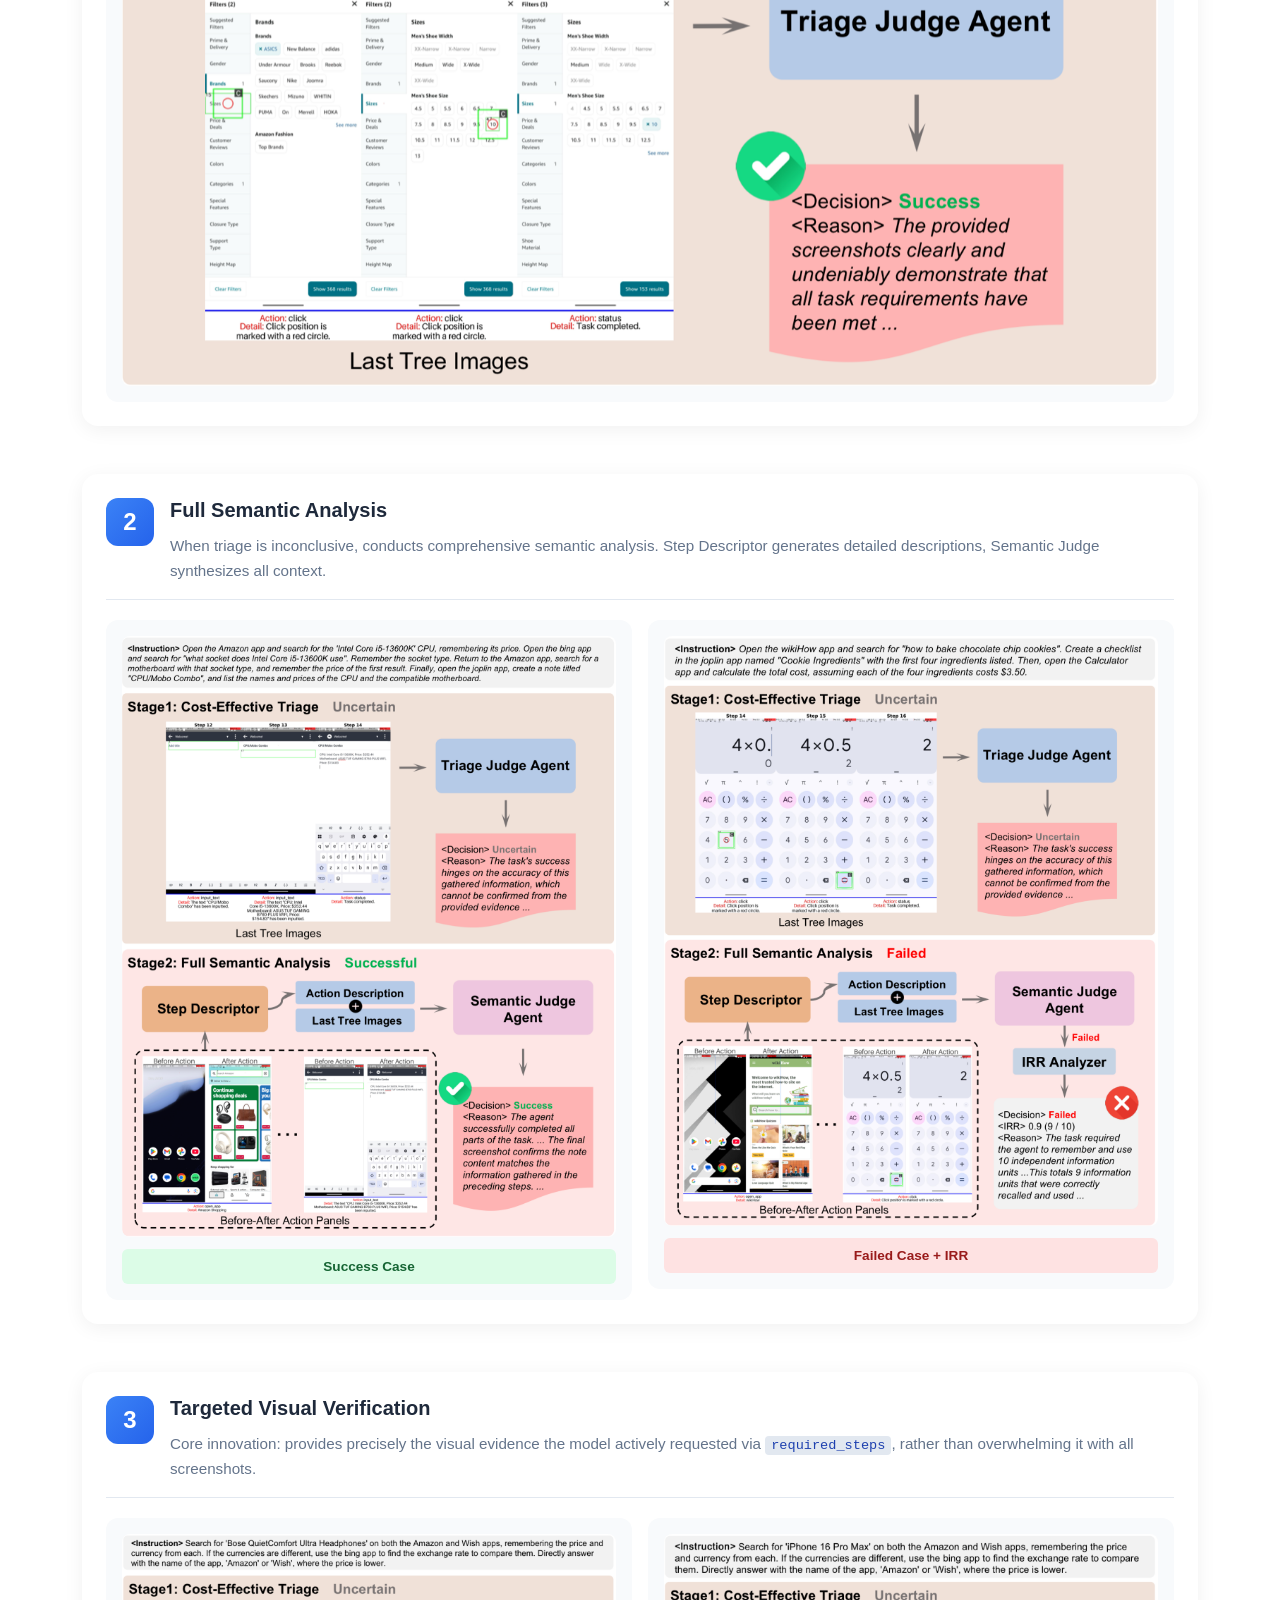
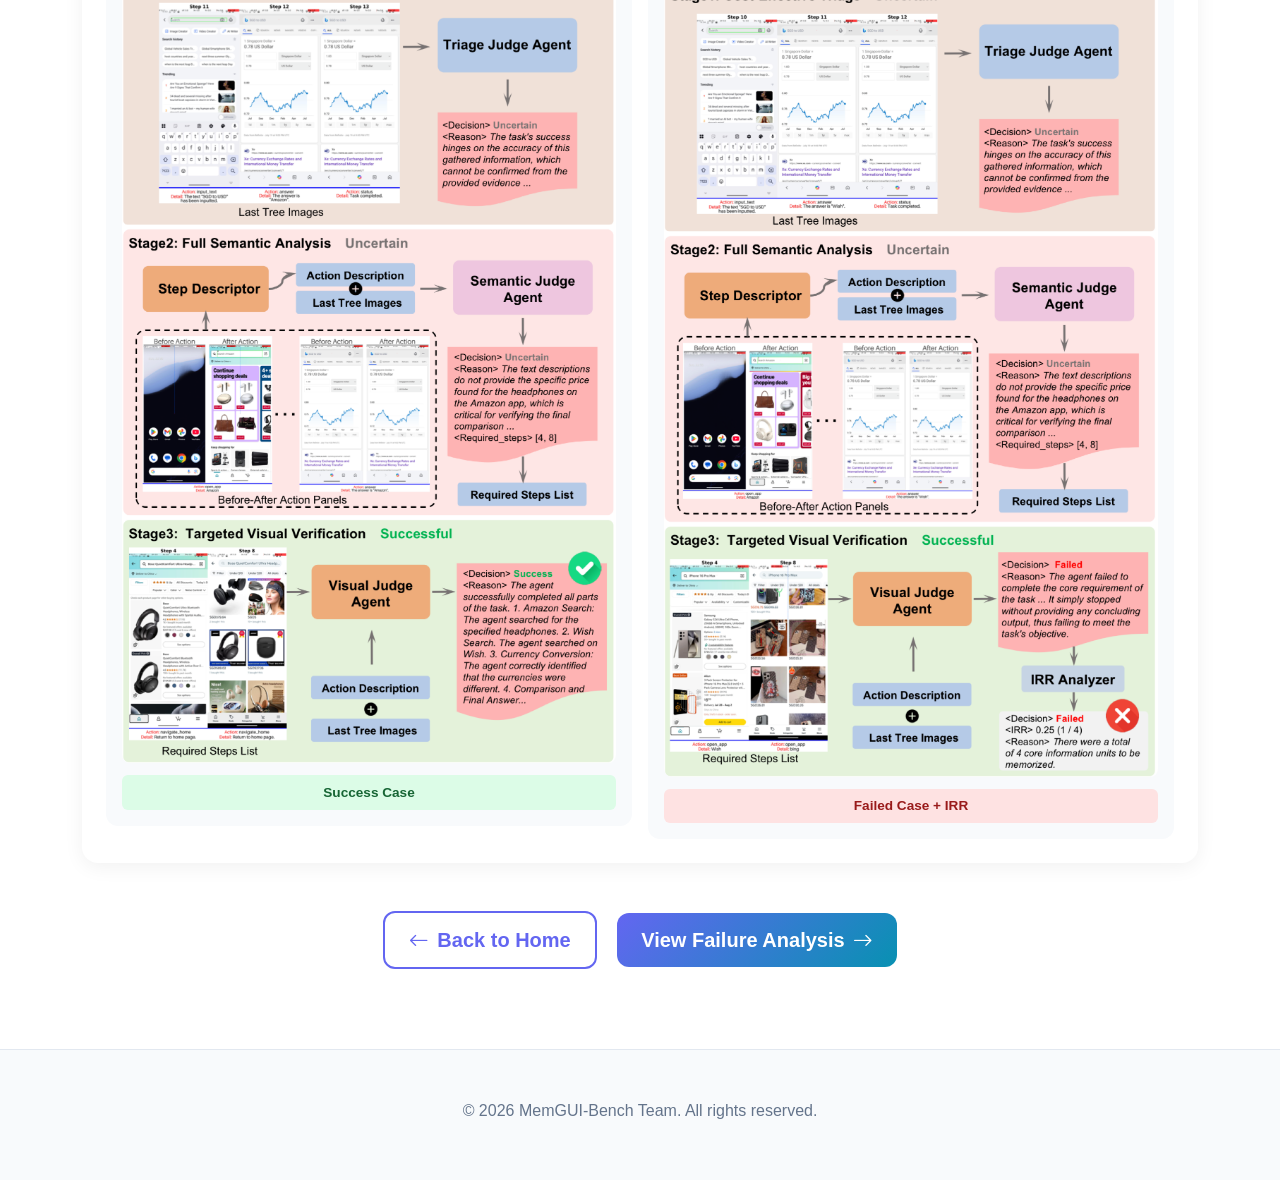
==== commit 2da4b2e3: "Replace logo with icon + text navbar brand - Use favicon as brand icon with gradient text - Apply co" ====
--- a/eval-pipeline.html
+++ b/eval-pipeline.html
@@ -15,7 +15,8 @@
   <nav class="navbar navbar-expand-lg fixed-top">
     <div class="container">
       <a class="navbar-brand" href="index.html">
-        <img src="assets/logo.png" alt="MemGUI-Bench" class="brand-logo">
+        <img src="assets/favicon.png" alt="MemGUI-Bench" class="brand-icon">
+        <span class="brand-text">MemGUI-Bench</span>
       </a>
       <button class="navbar-toggler" type="button" data-bs-toggle="collapse" data-bs-target="#navbarNav">
         <span class="navbar-toggler-icon"></span>
--- a/css/style.css
+++ b/css/style.css
@@ -69,10 +69,20 @@
   gap: 0.5rem;
 }
 
-.brand-logo {
-  height: 36px;
-  width: auto;
+.brand-icon {
+  height: 32px;
+  width: 32px;
+  border-radius: 8px;
   object-fit: contain;
+}
+
+.brand-text {
+  font-size: 1.25rem;
+  font-weight: 700;
+  background: linear-gradient(135deg, #3b82f6 0%, #8b5cf6 50%, #ec4899 100%);
+  -webkit-background-clip: text;
+  -webkit-text-fill-color: transparent;
+  background-clip: text;
 }
 
 .brand-text {
--- a/css/gallery.css
+++ b/css/gallery.css
@@ -179,8 +179,8 @@
   background: #f8fafc;
   border-radius: 12px;
   padding: 1rem;
-  position: relative;
-  overflow: hidden;
+  display: flex;
+  flex-direction: column;
 }
 
 .stage-example img {
@@ -195,13 +195,13 @@
 }
 
 .example-label {
-  position: absolute;
-  top: 1.5rem;
-  right: 1.5rem;
-  padding: 0.35rem 0.75rem;
+  display: inline-block;
+  margin-top: 0.75rem;
+  padding: 0.4rem 1rem;
   border-radius: 6px;
-  font-size: 0.8rem;
-  font-weight: 600;
+  font-size: 0.85rem;
+  font-weight: 600;
+  text-align: center;
 }
 
 .example-label.success {
@@ -347,19 +347,18 @@
   border-radius: 12px;
   padding: 0.75rem;
   margin-bottom: 1rem;
+  flex: 1;
   display: flex;
   align-items: center;
   justify-content: center;
-  min-height: 450px;
-  max-height: 450px;
-  overflow: hidden;
+  min-height: 0;
 }
 
 .eval-card-img img {
   max-width: 100%;
-  max-height: 100%;
+  max-height: 500px;
+  width: auto;
   height: auto;
-  width: auto;
   object-fit: contain;
   border-radius: 8px;
   transition: transform 0.3s ease;
